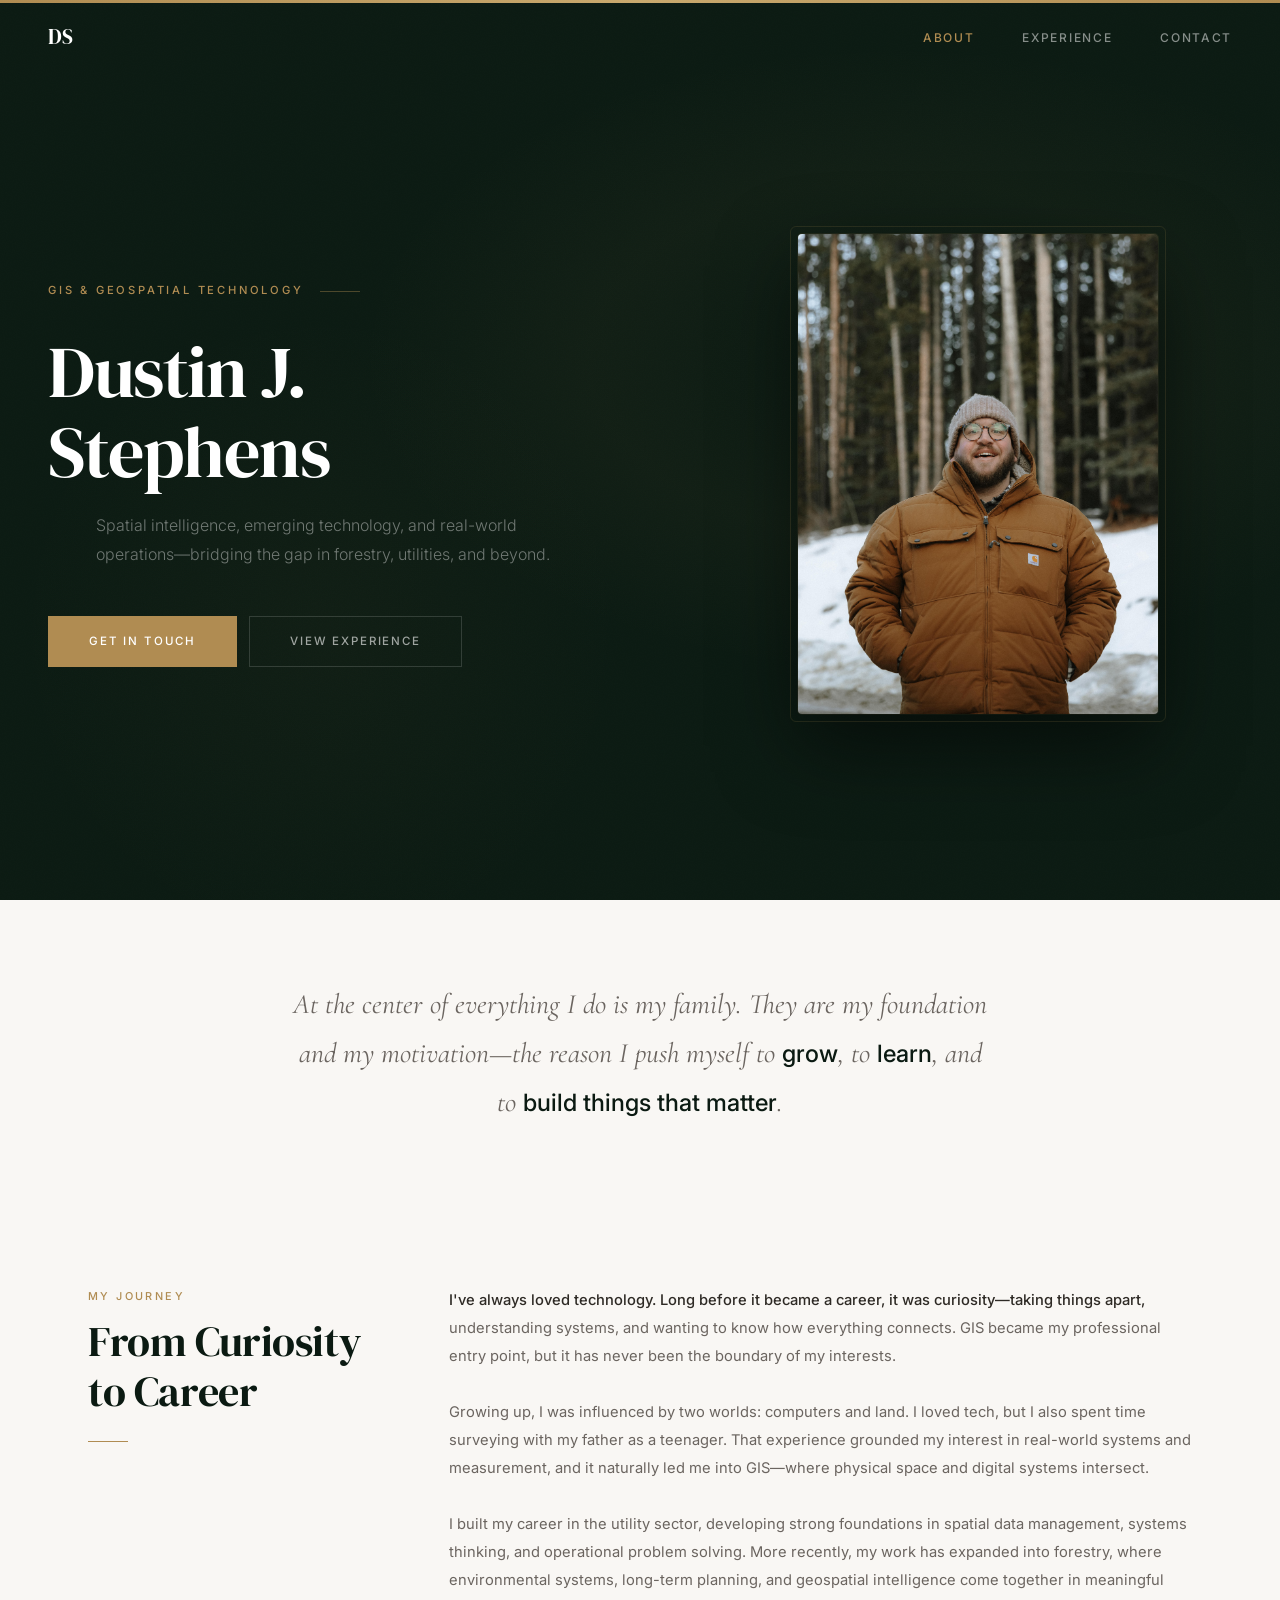
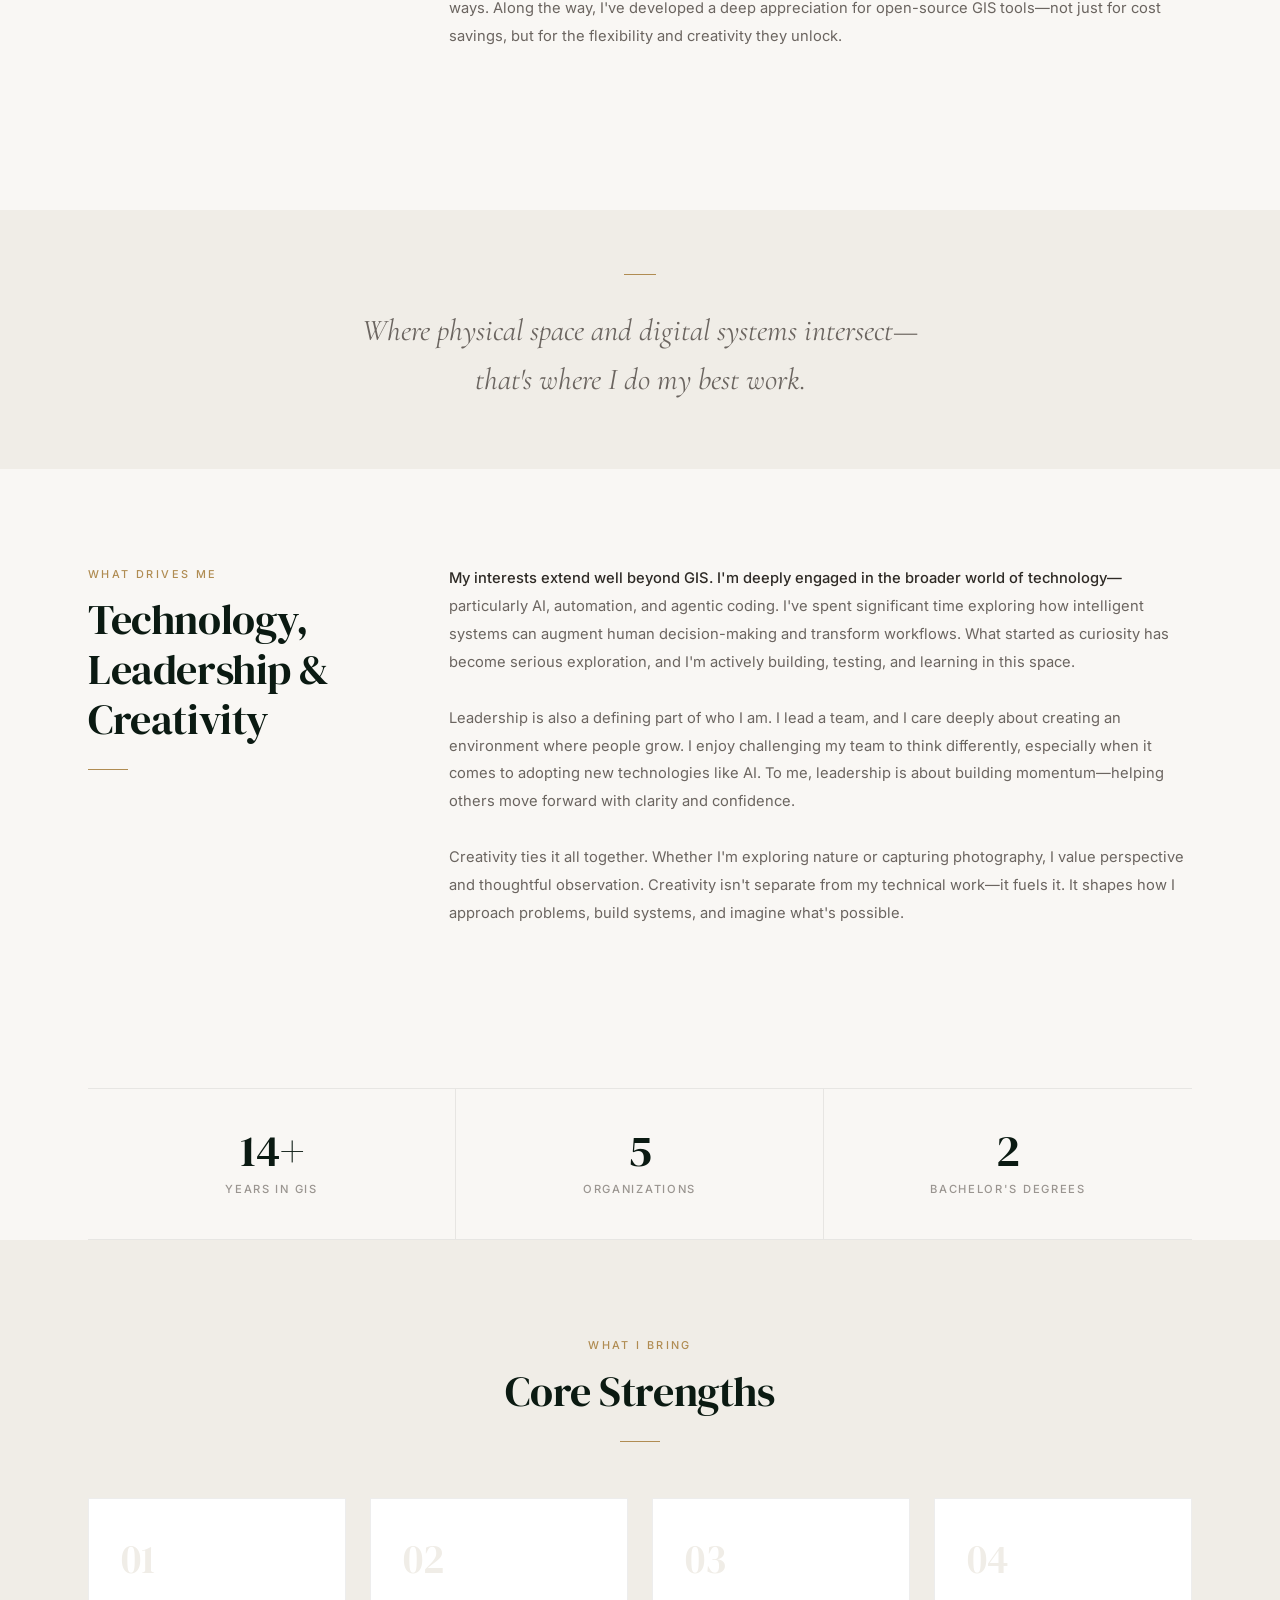
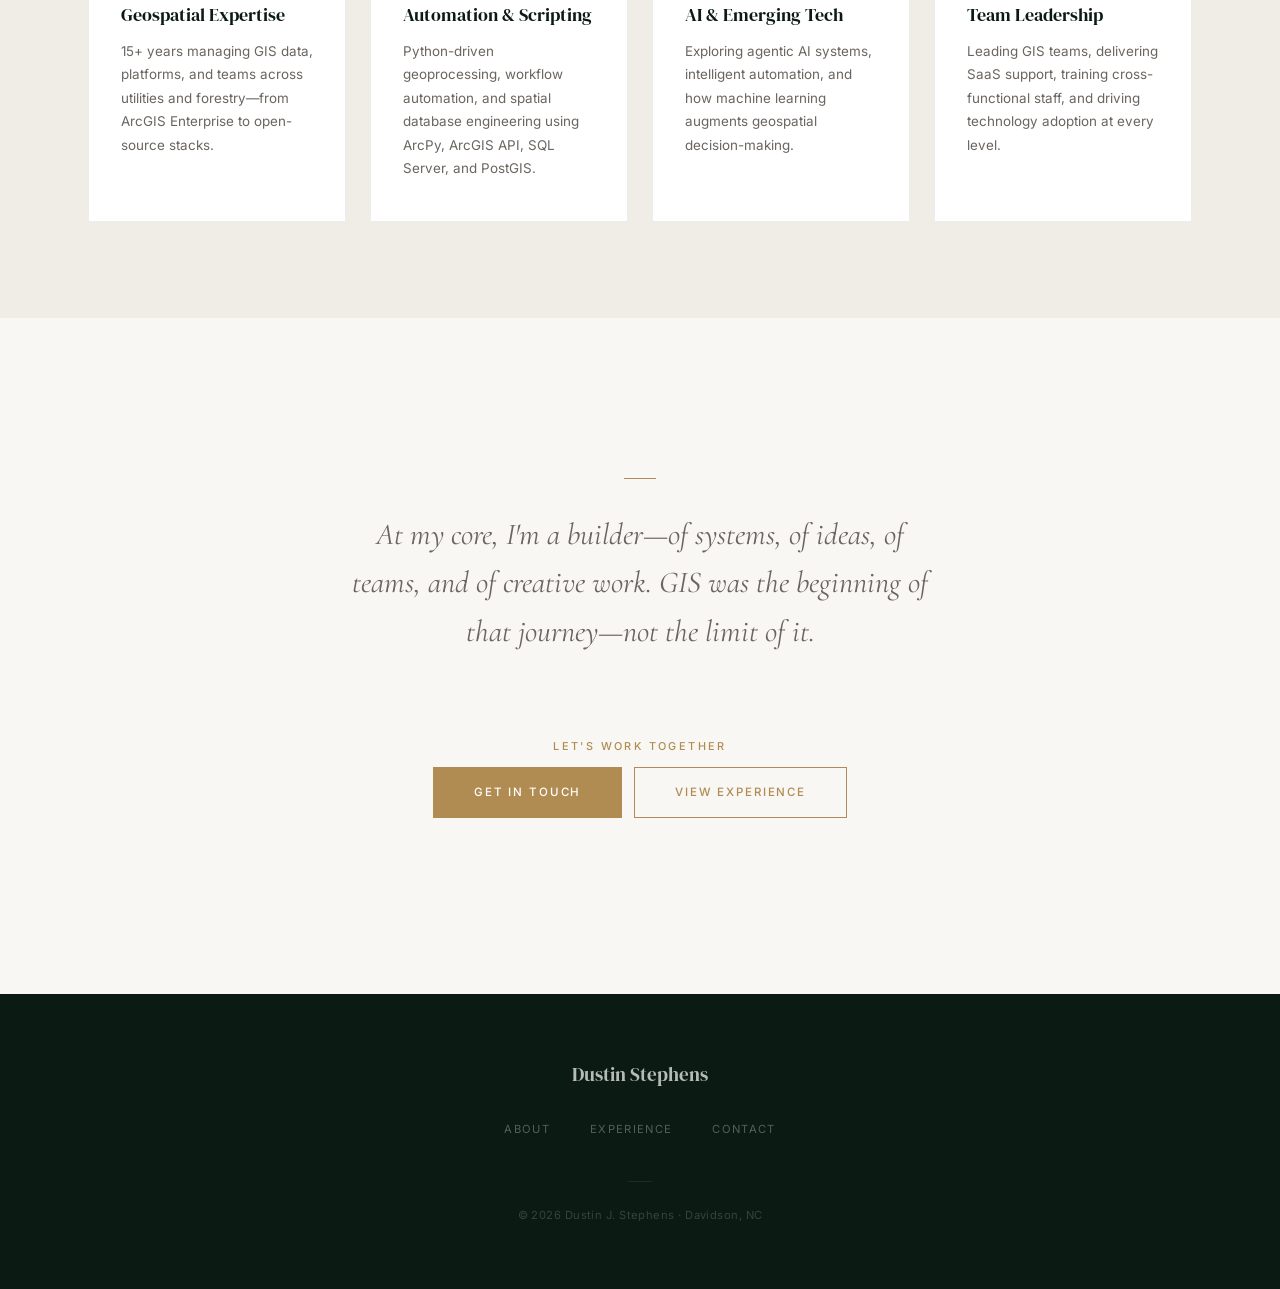
==== index.html @ 97e0cade "Set up static site for GitHub Pages" ====
<!DOCTYPE html>
<html lang="en">
<head>
  <meta charset="UTF-8" />
  <meta name="viewport" content="width=device-width, initial-scale=1.0" />
  <title>Dustin Stephens | GIS & Technology Consulting</title>
  <link rel="stylesheet" href="style.css" />
</head>
<body>

  <nav>
    <div class="nav-inner">
      <a href="index.html" class="nav-brand">DS</a>
      <button class="nav-toggle" aria-label="Menu">
        <span></span><span></span><span></span>
      </button>
      <ul class="nav-links">
        <li><a href="index.html" class="active">About</a></li>
        <li><a href="experience.html">Experience</a></li>
        <li><a href="contact.html">Contact</a></li>
      </ul>
    </div>
  </nav>

  <!-- HERO -->
  <section class="hero">
    <div class="hero-grid">
      <div class="hero-text">
        <p class="hero-tagline">GIS &amp; Geospatial Technology</p>
        <h1>Dustin J.<br>Stephens</h1>
        <p class="hero-sub">
          Spatial intelligence, emerging technology, and real-world operations&mdash;bridging the gap in forestry, utilities, and beyond.
        </p>
        <div class="hero-buttons">
          <a href="contact.html" class="btn">Get in Touch</a>
          <a href="experience.html" class="btn btn-ghost">View Experience</a>
        </div>
      </div>
      <div class="hero-media">
        <img src="IMG_8026.JPG" alt="Dustin Stephens" class="hero-photo" />
      </div>
    </div>
  </section>

  <!-- INTRO STATEMENT -->
  <div class="container">
    <div class="intro reveal">
      <p class="intro-text">
        At the center of everything I do is my family. They are my foundation and my motivation&mdash;the reason I push myself to <strong>grow</strong>, to <strong>learn</strong>, and to <strong>build things that matter</strong>.
      </p>
    </div>
  </div>

  <!-- STORY: MY JOURNEY -->
  <div class="container">
    <div class="section">
      <div class="story">
        <div class="story-sidebar reveal">
          <div class="sh">
            <span class="sh-label">My Journey</span>
            <h2 class="sh-title">From Curiosity<br>to Career</h2>
            <hr class="sh-rule" />
          </div>
        </div>
        <div class="reveal reveal-d1">
          <p>
            I've always loved technology. Long before it became a career, it was curiosity&mdash;taking things apart, understanding systems, and wanting to know how everything connects. GIS became my professional entry point, but it has never been the boundary of my interests.
          </p>
          <p>
            Growing up, I was influenced by two worlds: computers and land. I loved tech, but I also spent time surveying with my father as a teenager. That experience grounded my interest in real-world systems and measurement, and it naturally led me into GIS&mdash;where physical space and digital systems intersect.
          </p>
          <p>
            I built my career in the utility sector, developing strong foundations in spatial data management, systems thinking, and operational problem solving. More recently, my work has expanded into forestry, where environmental systems, long-term planning, and geospatial intelligence come together in meaningful ways. Along the way, I've developed a deep appreciation for open-source GIS tools&mdash;not just for cost savings, but for the flexibility and creativity they unlock.
          </p>
        </div>
      </div>
    </div>
  </div>

  <!-- PULL QUOTE -->
  <div class="band">
    <div class="container">
      <div class="pullquote reveal">
        <p class="pullquote-text">
          Where physical space and digital systems intersect&mdash;that's where I do my best work.
        </p>
      </div>
    </div>
  </div>

  <!-- STORY: WHAT DRIVES ME -->
  <div class="container">
    <div class="section">
      <div class="story">
        <div class="story-sidebar reveal">
          <div class="sh">
            <span class="sh-label">What Drives Me</span>
            <h2 class="sh-title">Technology,<br>Leadership &amp;<br>Creativity</h2>
            <hr class="sh-rule" />
          </div>
        </div>
        <div class="reveal reveal-d1">
          <p>
            My interests extend well beyond GIS. I'm deeply engaged in the broader world of technology&mdash;particularly AI, automation, and agentic coding. I've spent significant time exploring how intelligent systems can augment human decision-making and transform workflows. What started as curiosity has become serious exploration, and I'm actively building, testing, and learning in this space.
          </p>
          <p>
            Leadership is also a defining part of who I am. I lead a team, and I care deeply about creating an environment where people grow. I enjoy challenging my team to think differently, especially when it comes to adopting new technologies like AI. To me, leadership is about building momentum&mdash;helping others move forward with clarity and confidence.
          </p>
          <p>
            Creativity ties it all together. Whether I'm exploring nature or capturing photography, I value perspective and thoughtful observation. Creativity isn't separate from my technical work&mdash;it fuels it. It shapes how I approach problems, build systems, and imagine what's possible.
          </p>
        </div>
      </div>
    </div>
  </div>

  <!-- STATS -->
  <div class="container reveal">
    <div class="stats">
      <div class="stat">
        <div class="stat-number">14+</div>
        <div class="stat-label">Years in GIS</div>
      </div>
      <div class="stat">
        <div class="stat-number">5</div>
        <div class="stat-label">Organizations</div>
      </div>
      <div class="stat">
        <div class="stat-number">2</div>
        <div class="stat-label">Bachelor's Degrees</div>
      </div>
    </div>
  </div>

  <!-- CORE STRENGTHS -->
  <div class="band">
    <div class="container">
      <div class="section">
        <div class="sh center reveal">
          <span class="sh-label">What I Bring</span>
          <h2 class="sh-title">Core Strengths</h2>
          <hr class="sh-rule" />
        </div>

        <div class="card-grid">
          <div class="card reveal reveal-d1">
            <div class="card-number">01</div>
            <h3>Geospatial Expertise</h3>
            <p>15+ years managing GIS data, platforms, and teams across utilities and forestry&mdash;from ArcGIS Enterprise to open-source stacks.</p>
          </div>
          <div class="card reveal reveal-d2">
            <div class="card-number">02</div>
            <h3>Automation &amp; Scripting</h3>
            <p>Python-driven geoprocessing, workflow automation, and spatial database engineering using ArcPy, ArcGIS API, SQL Server, and PostGIS.</p>
          </div>
          <div class="card reveal reveal-d3">
            <div class="card-number">03</div>
            <h3>AI &amp; Emerging Tech</h3>
            <p>Exploring agentic AI systems, intelligent automation, and how machine learning augments geospatial decision-making.</p>
          </div>
          <div class="card reveal reveal-d4">
            <div class="card-number">04</div>
            <h3>Team Leadership</h3>
            <p>Leading GIS teams, delivering SaaS support, training cross-functional staff, and driving technology adoption at every level.</p>
          </div>
        </div>
      </div>
    </div>
  </div>

  <!-- CLOSING + CTA -->
  <div class="container">
    <div class="section">
      <div class="pullquote reveal" style="padding-bottom: 0;">
        <p class="pullquote-text">
          At my core, I'm a builder&mdash;of systems, of ideas, of teams, and of creative work. GIS was the beginning of that journey&mdash;not the limit of it.
        </p>
      </div>
      <div class="cta reveal">
        <span class="sh-label">Let's Work Together</span>
        <div class="cta-buttons">
          <a href="contact.html" class="btn">Get in Touch</a>
          <a href="experience.html" class="btn btn-on-light">View Experience</a>
        </div>
      </div>
    </div>
  </div>

  <footer>
    <div class="footer-inner">
      <p class="footer-brand">Dustin Stephens</p>
      <ul class="footer-links">
        <li><a href="index.html">About</a></li>
        <li><a href="experience.html">Experience</a></li>
        <li><a href="contact.html">Contact</a></li>
      </ul>
      <hr class="footer-rule" />
      <p class="footer-copy">&copy; 2026 Dustin J. Stephens &middot; Davidson, NC</p>
    </div>
  </footer>

  <script src="main.js"></script>
</body>
</html>
---- style.css ----
@import url('https://fonts.googleapis.com/css2?family=DM+Serif+Display&family=Inter:wght@300;400;500;600&family=Cormorant+Garamond:ital,wght@0,400;1,400;1,500&display=swap');

*, *::before, *::after { box-sizing: border-box; margin: 0; padding: 0; }

:root {
  --black:    #0B1A12;
  --dark:     #0F2318;
  --graphite: #1C3326;
  --steel:    #6B6560;
  --ash:      #9A9590;
  --stone:    #C4BEB5;
  --linen:    #F0EDE7;
  --cream:    #F9F7F4;
  --white:    #FFFFFF;
  --gold:     #B08C52;
  --gold-hover: #967640;
  --gold-light: #C9A96E;
  --border-light: rgba(0, 0, 0, 0.07);
  --border-dark:  rgba(255, 255, 255, 0.07);
  --heading: 'DM Serif Display', Georgia, serif;
  --body:    'Inter', -apple-system, sans-serif;
  --accent:  'Cormorant Garamond', Georgia, serif;
}

html {
  scroll-behavior: smooth;
  -webkit-font-smoothing: antialiased;
  -moz-osx-font-smoothing: grayscale;
}

body {
  font-family: var(--body);
  background: var(--cream);
  color: #2E2A25;
  line-height: 1.7;
  overflow-x: hidden;
}

/* ━━━━━ ACCENT BAR ━━━━━ */
body::before {
  content: '';
  position: fixed;
  top: 0; left: 0; right: 0;
  height: 3px;
  background: linear-gradient(90deg, var(--gold), var(--gold-light), var(--gold));
  z-index: 10000;
}

/* ━━━━━ REVEAL ━━━━━ */
.reveal {
  opacity: 0;
  transform: translateY(28px);
  transition: opacity 0.9s cubic-bezier(0.16, 1, 0.3, 1),
              transform 0.9s cubic-bezier(0.16, 1, 0.3, 1);
}
.reveal.visible { opacity: 1; transform: none; }
.reveal-d1 { transition-delay: 0.1s; }
.reveal-d2 { transition-delay: 0.2s; }
.reveal-d3 { transition-delay: 0.3s; }
.reveal-d4 { transition-delay: 0.4s; }

/* Hero children fade in on load */
@keyframes heroIn {
  from { opacity: 0; transform: translateY(24px); }
  to   { opacity: 1; transform: none; }
}
@keyframes heroPhotoIn {
  from { opacity: 0; transform: scale(0.95) translateY(16px); }
  to   { opacity: 1; transform: none; }
}
.hero-text > * {
  opacity: 0;
  animation: heroIn 0.9s cubic-bezier(0.16, 1, 0.3, 1) forwards;
}
.hero-text > *:nth-child(1) { animation-delay: 0.2s; }
.hero-text > *:nth-child(2) { animation-delay: 0.35s; }
.hero-text > *:nth-child(3) { animation-delay: 0.5s; }
.hero-text > *:nth-child(4) { animation-delay: 0.65s; }
.hero-media {
  opacity: 0;
  animation: heroPhotoIn 1.1s cubic-bezier(0.16, 1, 0.3, 1) 0.3s forwards;
}
/* Sub-page centered hero keeps old animation */
.hero-short .hero-content > * {
  opacity: 0;
  animation: heroIn 0.8s cubic-bezier(0.16, 1, 0.3, 1) forwards;
}
.hero-short .hero-content > *:nth-child(1) { animation-delay: 0.15s; }
.hero-short .hero-content > *:nth-child(2) { animation-delay: 0.3s; }
.hero-short .hero-content > *:nth-child(3) { animation-delay: 0.45s; }

/* ━━━━━ NAV ━━━━━ */
nav {
  position: fixed;
  top: 3px; left: 0; right: 0;
  z-index: 9000;
  transition: background 0.5s, backdrop-filter 0.5s;
}
nav.scrolled {
  background: rgba(11, 26, 18, 0.92);
  backdrop-filter: blur(24px) saturate(180%);
  -webkit-backdrop-filter: blur(24px) saturate(180%);
}
.nav-inner {
  max-width: 1280px;
  margin: 0 auto;
  padding: 0 3rem;
  display: flex;
  align-items: center;
  justify-content: space-between;
  height: 68px;
}
.nav-brand {
  font-family: var(--heading);
  font-size: 1.3rem;
  color: var(--white);
  text-decoration: none;
  transition: opacity 0.3s;
}
.nav-brand:hover { opacity: 0.7; }

.nav-links {
  display: flex;
  gap: 3rem;
  list-style: none;
  align-items: center;
}
.nav-links a {
  color: rgba(255,255,255,0.5);
  text-decoration: none;
  font-size: 0.75rem;
  font-weight: 500;
  letter-spacing: 0.14em;
  text-transform: uppercase;
  transition: color 0.3s;
}
.nav-links a:hover { color: rgba(255,255,255,0.9); }
.nav-links a.active { color: var(--gold); }

/* hamburger */
.nav-toggle {
  display: none;
  background: none;
  border: none;
  cursor: pointer;
  width: 24px; height: 18px;
  position: relative;
  padding: 0;
}
.nav-toggle span {
  display: block; width: 100%; height: 1.5px;
  background: var(--white);
  position: absolute; left: 0;
  transition: transform 0.35s, opacity 0.35s;
}
.nav-toggle span:nth-child(1) { top: 0; }
.nav-toggle span:nth-child(2) { top: 50%; transform: translateY(-50%); }
.nav-toggle span:nth-child(3) { bottom: 0; }
.nav-toggle.open span:nth-child(1) { top: 50%; transform: translateY(-50%) rotate(45deg); }
.nav-toggle.open span:nth-child(2) { opacity: 0; }
.nav-toggle.open span:nth-child(3) { bottom: 50%; transform: translateY(50%) rotate(-45deg); }

@media (max-width: 768px) {
  .nav-inner { padding: 0 1.5rem; }
  .nav-toggle { display: block; }
  .nav-links {
    position: fixed; top: 71px; left: 0; right: 0;
    background: rgba(11,26,18,0.97);
    backdrop-filter: blur(20px);
    -webkit-backdrop-filter: blur(20px);
    flex-direction: column; padding: 2.5rem 1.5rem; gap: 1.5rem;
    transform: translateY(-110%); opacity: 0;
    transition: transform 0.45s cubic-bezier(0.16, 1, 0.3, 1), opacity 0.45s;
    border-bottom: 1px solid var(--border-dark);
  }
  .nav-links.open { transform: translateY(0); opacity: 1; }
  .nav-links a { font-size: 0.85rem; }
}

/* ━━━━━ HERO ━━━━━ */
.hero {
  background: var(--black);
  min-height: 100vh;
  padding: 8rem 3rem 5rem;
  display: flex;
  align-items: center;
  justify-content: center;
  position: relative;
  overflow: hidden;
}
.hero::before {
  content: '';
  position: absolute; inset: 0;
  background:
    radial-gradient(ellipse 60% 50% at 70% 40%, rgba(11,26,18,0.0), rgba(176,140,82,0.04) 40%, transparent 70%),
    radial-gradient(ellipse 40% 60% at 25% 70%, rgba(176,140,82,0.03), transparent 60%);
  pointer-events: none;
}
.hero::after {
  content: '';
  position: absolute; inset: 0;
  background-image: url("data:image/svg+xml,%3Csvg viewBox='0 0 256 256' xmlns='http://www.w3.org/2000/svg'%3E%3Cfilter id='n'%3E%3CfeTurbulence type='fractalNoise' baseFrequency='0.9' numOctaves='4' stitchTiles='stitch'/%3E%3C/filter%3E%3Crect width='100%25' height='100%25' filter='url(%23n)' opacity='0.03'/%3E%3C/svg%3E");
  background-repeat: repeat;
  background-size: 256px 256px;
  pointer-events: none;
  opacity: 0.5;
}

/* Split layout hero */
.hero-grid {
  position: relative; z-index: 1;
  display: grid;
  grid-template-columns: 1fr 0.85fr;
  gap: 5rem;
  align-items: center;
  max-width: 1200px;
  margin: 0 auto;
  width: 100%;
}
.hero-text { text-align: left; }

/* Centered hero for sub-pages */
.hero-content {
  position: relative; z-index: 1;
  text-align: center;
  max-width: 740px;
  margin: 0 auto;
}

/* Photo — tall portrait rectangle */
.hero-media {
  position: relative;
  justify-self: center;
}
.hero-media::before {
  content: '';
  position: absolute;
  inset: -8px;
  border: 1px solid rgba(176,140,82,0.15);
  border-radius: 6px;
  pointer-events: none;
}
.hero-photo {
  display: block;
  width: 100%;
  max-width: 360px;
  aspect-ratio: 3 / 4;
  object-fit: cover;
  object-position: center 25%;
  border-radius: 4px;
  box-shadow: 0 32px 80px rgba(0,0,0,0.5), 0 0 0 1px rgba(176,140,82,0.1);
  transition: transform 0.7s cubic-bezier(0.16, 1, 0.3, 1), box-shadow 0.5s;
}
.hero-photo:hover {
  transform: scale(1.02) translateY(-4px);
  box-shadow: 0 40px 100px rgba(0,0,0,0.6), 0 0 0 1px rgba(176,140,82,0.2);
}

@media (max-width: 900px) {
  .hero-grid {
    grid-template-columns: 1fr;
    gap: 3rem;
    text-align: center;
    max-width: 500px;
  }
  .hero-text { text-align: center; order: 2; }
  .hero-media { order: 1; }
  .hero-photo { max-width: 280px; }
  .hero-buttons { justify-content: center; }
}

.hero h1 {
  font-family: var(--heading);
  font-size: clamp(2.8rem, 7vw, 4.5rem);
  font-weight: 400;
  color: var(--white);
  line-height: 1.1;
  letter-spacing: -0.02em;
  margin-bottom: 1.25rem;
}

.hero-tagline {
  font-size: 0.7rem;
  color: var(--gold);
  letter-spacing: 0.25em;
  text-transform: uppercase;
  font-weight: 500;
  margin-bottom: 2rem;
}
.hero-text .hero-tagline::before { display: none; }
.hero-text .hero-tagline::after { content: ''; display: inline-block; width: 40px; height: 1px; background: var(--gold); opacity: 0.4; vertical-align: middle; margin-left: 1rem; }
.hero-text .hero-buttons { justify-content: flex-start; }

.hero-tagline::before,
.hero-tagline::after {
  content: '\2014\00a0\00a0';
  opacity: 0.4;
}
.hero-tagline::after {
  content: '\00a0\00a0\2014';
}

.hero-sub {
  color: rgba(255,255,255,0.4);
  font-size: 1rem;
  font-weight: 300;
  line-height: 1.8;
  max-width: 500px;
  margin: 0 auto 3rem;
}

.hero-buttons {
  display: flex;
  gap: 0.75rem;
  justify-content: center;
  flex-wrap: wrap;
}

/* Short hero variant for sub-pages */
.hero-short {
  min-height: 55vh;
  padding-top: 9rem;
  padding-bottom: 4rem;
}

/* ━━━━━ BUTTONS ━━━━━ */
.btn {
  display: inline-block;
  padding: 0.9rem 2.5rem;
  font-family: var(--body);
  font-weight: 500;
  font-size: 0.72rem;
  letter-spacing: 0.16em;
  text-transform: uppercase;
  text-decoration: none;
  border: 1px solid var(--gold);
  background: var(--gold);
  color: var(--white);
  cursor: pointer;
  transition: all 0.35s cubic-bezier(0.16, 1, 0.3, 1);
}
.btn:hover {
  background: var(--gold-hover);
  border-color: var(--gold-hover);
  transform: translateY(-2px);
  box-shadow: 0 8px 30px rgba(176,140,82,0.3);
}
.btn-ghost {
  background: transparent;
  color: rgba(255,255,255,0.6);
  border-color: rgba(255,255,255,0.15);
}
.btn-ghost:hover {
  background: rgba(255,255,255,0.05);
  color: var(--white);
  border-color: rgba(255,255,255,0.3);
  box-shadow: none;
}
.btn-light {
  background: var(--graphite);
  border-color: var(--graphite);
}
.btn-light:hover {
  background: var(--black);
  border-color: var(--black);
  box-shadow: 0 8px 30px rgba(0,0,0,0.15);
}
.btn-on-light {
  background: transparent;
  color: var(--gold);
  border-color: var(--gold);
}
.btn-on-light:hover {
  background: var(--gold);
  color: var(--white);
}

/* ━━━━━ LAYOUT ━━━━━ */
.container {
  max-width: 1200px;
  margin: 0 auto;
  padding: 0 3rem;
}
@media (max-width: 768px) {
  .container { padding: 0 1.5rem; }
}

.section {
  padding: 6rem 0;
}
@media (max-width: 768px) {
  .section { padding: 4rem 0; }
}

.band       { background: var(--linen); }
.band-dark  { background: var(--dark); }

/* ━━━━━ SECTION HEADER ━━━━━ */
.sh {
  margin-bottom: 3.5rem;
}
.sh.center { text-align: center; }
.sh-label {
  display: block;
  font-size: 0.68rem;
  letter-spacing: 0.22em;
  text-transform: uppercase;
  color: var(--gold);
  font-weight: 500;
  margin-bottom: 0.75rem;
}
.sh-title {
  font-family: var(--heading);
  font-size: clamp(1.75rem, 3.5vw, 2.6rem);
  font-weight: 400;
  color: var(--black);
  line-height: 1.2;
  letter-spacing: -0.01em;
}
.sh-rule {
  display: block;
  width: 40px; height: 1px;
  background: var(--gold);
  margin-top: 1.5rem;
  border: none;
}
.sh.center .sh-rule { margin-inline: auto; }
.band-dark .sh-title { color: var(--white); }

/* ━━━━━ INTRO STATEMENT ━━━━━ */
.intro {
  text-align: center;
  padding: 5rem 0 4rem;
}
.intro-text {
  font-family: var(--accent);
  font-style: italic;
  font-size: clamp(1.35rem, 2.8vw, 1.75rem);
  color: var(--steel);
  line-height: 1.75;
  max-width: 700px;
  margin: 0 auto;
  font-weight: 400;
}
.intro-text strong {
  font-style: normal;
  font-family: var(--body);
  font-weight: 500;
  color: var(--black);
  font-size: 0.85em;
}

/* ━━━━━ STORY GRID ━━━━━ */
.story {
  display: grid;
  grid-template-columns: 0.4fr 1fr;
  gap: 4rem;
  align-items: start;
  padding-bottom: 4rem;
}
.story + .story { padding-top: 0; }
.story-sidebar { position: sticky; top: 100px; }
.story p {
  color: var(--steel);
  font-size: 0.92rem;
  line-height: 1.9;
  margin-bottom: 1.75rem;
}
.story p:last-child { margin-bottom: 0; }
.story p:first-child::first-line {
  color: #2E2A25;
  font-weight: 500;
}
@media (max-width: 768px) {
  .story { grid-template-columns: 1fr; gap: 1.5rem; }
  .story-sidebar { position: static; }
}

/* ━━━━━ PULL QUOTE ━━━━━ */
.pullquote {
  padding: 4rem 0;
  text-align: center;
}
.pullquote-text {
  font-family: var(--accent);
  font-style: italic;
  font-size: clamp(1.3rem, 3vw, 1.9rem);
  color: var(--steel);
  line-height: 1.6;
  max-width: 600px;
  margin: 0 auto;
  position: relative;
}
.pullquote-text::before {
  content: '';
  display: block;
  width: 32px; height: 1px;
  background: var(--gold);
  margin: 0 auto 2rem;
}

/* ━━━━━ STATS ━━━━━ */
.stats {
  display: grid;
  grid-template-columns: repeat(3, 1fr);
  border-top: 1px solid var(--border-light);
  border-bottom: 1px solid var(--border-light);
}
.stat {
  text-align: center;
  padding: 2.5rem 1.5rem;
}
.stat:not(:last-child) {
  border-right: 1px solid var(--border-light);
}
.stat-number {
  font-family: var(--heading);
  font-size: clamp(2rem, 4vw, 2.8rem);
  color: var(--black);
  line-height: 1;
  margin-bottom: 0.4rem;
}
.stat-label {
  font-size: 0.7rem;
  letter-spacing: 0.15em;
  text-transform: uppercase;
  color: var(--ash);
  font-weight: 500;
}
@media (max-width: 600px) {
  .stats { grid-template-columns: 1fr; }
  .stat:not(:last-child) { border-right: none; border-bottom: 1px solid var(--border-light); }
}

/* ━━━━━ CARDS ━━━━━ */
.card-grid {
  display: grid;
  grid-template-columns: repeat(auto-fit, minmax(250px, 1fr));
  gap: 1.5rem;
}
.card {
  background: var(--white);
  padding: 2.5rem 2rem;
  border: 1px solid var(--border-light);
  position: relative;
  overflow: hidden;
  transition: transform 0.5s cubic-bezier(0.16, 1, 0.3, 1),
              box-shadow 0.5s cubic-bezier(0.16, 1, 0.3, 1),
              border-color 0.4s;
}
.card:hover {
  transform: translateY(-3px);
  box-shadow: 0 16px 48px rgba(0,0,0,0.06);
  border-color: var(--gold);
}
.card-number {
  font-family: var(--heading);
  font-size: 2.5rem;
  color: var(--linen);
  line-height: 1;
  margin-bottom: 1.25rem;
  transition: color 0.4s;
}
.card:hover .card-number { color: rgba(176,140,82,0.15); }

.card h3 {
  font-family: var(--heading);
  font-size: 1.15rem;
  font-weight: 400;
  color: var(--black);
  margin-bottom: 0.6rem;
}
.card p {
  font-size: 0.84rem;
  color: var(--steel);
  line-height: 1.75;
}

/* ━━━━━ TIMELINE ━━━━━ */
.timeline {
  position: relative;
  padding-left: 3.5rem;
  max-width: 780px;
}
.timeline::before {
  content: '';
  position: absolute; left: 0; top: 6px; bottom: 0;
  width: 1px;
  background: linear-gradient(to bottom, var(--gold) 0%, var(--linen) 100%);
}
.tl-item {
  position: relative;
  padding-bottom: 3rem;
  margin-bottom: 3rem;
  border-bottom: 1px solid var(--border-light);
}
.tl-item:last-child { margin-bottom: 0; padding-bottom: 0; border-bottom: none; }
.tl-item::before {
  content: '';
  position: absolute; left: -3.85rem; top: 8px;
  width: 7px; height: 7px; border-radius: 50%;
  background: var(--cream);
  border: 1.5px solid var(--gold);
  transition: background 0.3s, transform 0.3s;
}
.tl-item:hover::before {
  background: var(--gold);
  transform: scale(1.4);
}
.tl-title {
  font-family: var(--heading);
  font-size: 1.3rem;
  font-weight: 400;
  color: var(--black);
  margin-bottom: 0.35rem;
  letter-spacing: -0.01em;
}
.tl-meta {
  font-size: 0.72rem;
  color: var(--gold);
  font-weight: 500;
  letter-spacing: 0.08em;
  text-transform: uppercase;
  margin-bottom: 1.25rem;
}
.tl-bullets {
  list-style: none; padding: 0;
}
.tl-bullets li {
  position: relative;
  padding-left: 1rem;
  font-size: 0.87rem;
  color: var(--steel);
  margin-bottom: 0.5rem;
  line-height: 1.75;
}
.tl-bullets li::before {
  content: '';
  position: absolute; left: 0; top: 0.7em;
  width: 3px; height: 3px; border-radius: 50%;
  background: var(--stone);
}

/* ━━━━━ SKILLS ━━━━━ */
.skills-cols {
  display: grid;
  grid-template-columns: 1fr 1fr;
  gap: 0;
}
@media (max-width: 768px) {
  .skills-cols { grid-template-columns: 1fr; }
}
.skill-row {
  display: flex;
  align-items: baseline;
  gap: 1rem;
  padding: 1.25rem 1.5rem;
  border-bottom: 1px solid var(--border-light);
  transition: background 0.3s;
}
.skill-row:hover { background: var(--white); }
.skill-name {
  font-size: 0.88rem;
  font-weight: 500;
  color: var(--black);
  flex-shrink: 0;
}
.skill-dot {
  flex: 1;
  border-bottom: 1px dotted var(--stone);
  min-width: 20px;
  margin-bottom: 0.3em;
}
.skill-detail {
  font-size: 0.78rem;
  color: var(--ash);
  text-align: right;
  max-width: 150px;
}

/* ━━━━━ EDUCATION ━━━━━ */
.edu-grid {
  display: grid;
  grid-template-columns: repeat(auto-fit, minmax(280px, 1fr));
  gap: 1.5rem;
}
.edu-card {
  background: var(--white);
  padding: 2rem 2rem;
  border: 1px solid var(--border-light);
  transition: border-color 0.3s;
}
.edu-card:hover { border-color: var(--gold); }
.edu-card h4 {
  font-family: var(--heading);
  font-size: 1.1rem;
  font-weight: 400;
  color: var(--black);
  margin-bottom: 0.25rem;
}
.edu-card p { font-size: 0.85rem; color: var(--steel); }
.edu-date {
  display: inline-block;
  margin-top: 0.75rem;
  font-size: 0.68rem;
  letter-spacing: 0.14em;
  text-transform: uppercase;
  color: var(--gold);
  font-weight: 500;
}

/* ━━━━━ CTA ━━━━━ */
.cta {
  text-align: center;
  padding: 5rem 0;
}
.cta .sh { margin-bottom: 1.5rem; }
.cta p {
  color: var(--steel);
  max-width: 440px;
  margin: 0 auto 2.5rem;
  font-size: 0.92rem;
  line-height: 1.8;
}
.cta-buttons {
  display: flex;
  gap: 0.75rem;
  justify-content: center;
  flex-wrap: wrap;
}

/* ━━━━━ CONTACT ━━━━━ */
.contact-grid {
  display: grid;
  grid-template-columns: 1fr 1.3fr;
  gap: 5rem;
  align-items: start;
}
@media (max-width: 768px) {
  .contact-grid { grid-template-columns: 1fr; gap: 3rem; }
}
.ci {
  display: flex;
  align-items: flex-start;
  gap: 1.25rem;
  margin-bottom: 2rem;
}
.ci-icon {
  width: 40px; height: 40px;
  border: 1px solid var(--border-light);
  display: flex;
  align-items: center; justify-content: center;
  font-size: 0.95rem;
  flex-shrink: 0;
  color: var(--gold);
  transition: border-color 0.3s, background 0.3s;
}
.ci:hover .ci-icon { border-color: var(--gold); background: rgba(176,140,82,0.04); }
.ci-text h4 {
  font-size: 0.68rem;
  letter-spacing: 0.14em;
  text-transform: uppercase;
  color: var(--gold);
  font-weight: 500;
  margin-bottom: 0.15rem;
}
.ci-text p,
.ci-text a {
  font-size: 0.88rem;
  color: var(--steel);
  text-decoration: none;
  transition: color 0.3s;
}
.ci-text a:hover { color: var(--gold); }

.contact-quote {
  margin-top: 3rem;
  padding: 2rem;
  border-left: 2px solid var(--gold);
  background: var(--linen);
}
.contact-quote p {
  font-family: var(--accent);
  font-style: italic;
  font-size: 1.05rem;
  color: var(--steel);
  line-height: 1.75;
}

.contact-form {
  background: var(--white);
  padding: 3rem;
  border: 1px solid var(--border-light);
}
.form-row {
  display: grid;
  grid-template-columns: 1fr 1fr;
  gap: 1.25rem;
}
@media (max-width: 500px) { .form-row { grid-template-columns: 1fr; } }

.fg { margin-bottom: 1.5rem; }
.fg label {
  display: block;
  font-size: 0.68rem;
  font-weight: 500;
  letter-spacing: 0.12em;
  text-transform: uppercase;
  color: var(--black);
  margin-bottom: 0.5rem;
}
.fg label .optional {
  font-weight: 300;
  text-transform: none;
  letter-spacing: 0;
  color: var(--ash);
}
.fg input,
.fg select,
.fg textarea {
  width: 100%;
  padding: 0.85rem 1rem;
  border: 1px solid var(--border-light);
  background: var(--cream);
  color: #2E2A25;
  font-family: var(--body);
  font-size: 0.88rem;
  outline: none;
  transition: border-color 0.3s, background 0.3s, box-shadow 0.3s;
  -webkit-appearance: none;
  border-radius: 0;
}
.fg input::placeholder,
.fg textarea::placeholder { color: var(--stone); }
.fg input:focus,
.fg select:focus,
.fg textarea:focus {
  border-color: var(--gold);
  background: var(--white);
  box-shadow: 0 0 0 3px rgba(176,140,82,0.06);
}
.fg textarea { resize: vertical; min-height: 140px; }
.fg select {
  cursor: pointer;
  background-image: url("data:image/svg+xml,%3Csvg xmlns='http://www.w3.org/2000/svg' width='12' height='8' viewBox='0 0 12 8'%3E%3Cpath d='M1 1l5 5 5-5' stroke='%239A9590' stroke-width='1.5' fill='none' stroke-linecap='round'/%3E%3C/svg%3E");
  background-repeat: no-repeat;
  background-position: right 1rem center;
  padding-right: 2.5rem;
}
.form-submit { margin-top: 0.5rem; }
.form-submit .btn {
  width: 100%; text-align: center;
  padding: 1rem; border: none;
}
.form-note {
  font-size: 0.72rem;
  color: var(--ash);
  text-align: center;
  margin-top: 1rem;
  letter-spacing: 0.02em;
}
.form-success {
  display: none;
  text-align: center;
  padding: 3rem 2rem;
}
.form-success h3 {
  font-family: var(--heading);
  color: var(--black);
  font-size: 1.4rem; font-weight: 400;
  margin-bottom: 0.5rem;
}
.form-success p { color: var(--steel); font-size: 0.9rem; }

/* ━━━━━ FOOTER ━━━━━ */
footer {
  background: var(--black);
  padding: 4rem 3rem;
}
.footer-inner {
  max-width: 1200px;
  margin: 0 auto;
  text-align: center;
}
.footer-brand {
  font-family: var(--heading);
  font-size: 1.2rem;
  font-weight: 400;
  color: rgba(255,255,255,0.7);
  margin-bottom: 1.5rem;
}
.footer-links {
  display: flex;
  justify-content: center;
  gap: 2.5rem;
  list-style: none;
  margin-bottom: 2.5rem;
}
.footer-links a {
  color: rgba(255,255,255,0.3);
  text-decoration: none;
  font-size: 0.7rem;
  letter-spacing: 0.12em;
  text-transform: uppercase;
  transition: color 0.3s;
}
.footer-links a:hover { color: var(--gold); }
.footer-rule {
  width: 24px; height: 1px;
  background: rgba(255,255,255,0.08);
  margin: 0 auto 1.5rem;
  border: none;
}
.footer-copy {
  color: rgba(255,255,255,0.18);
  font-size: 0.7rem;
  letter-spacing: 0.04em;
}
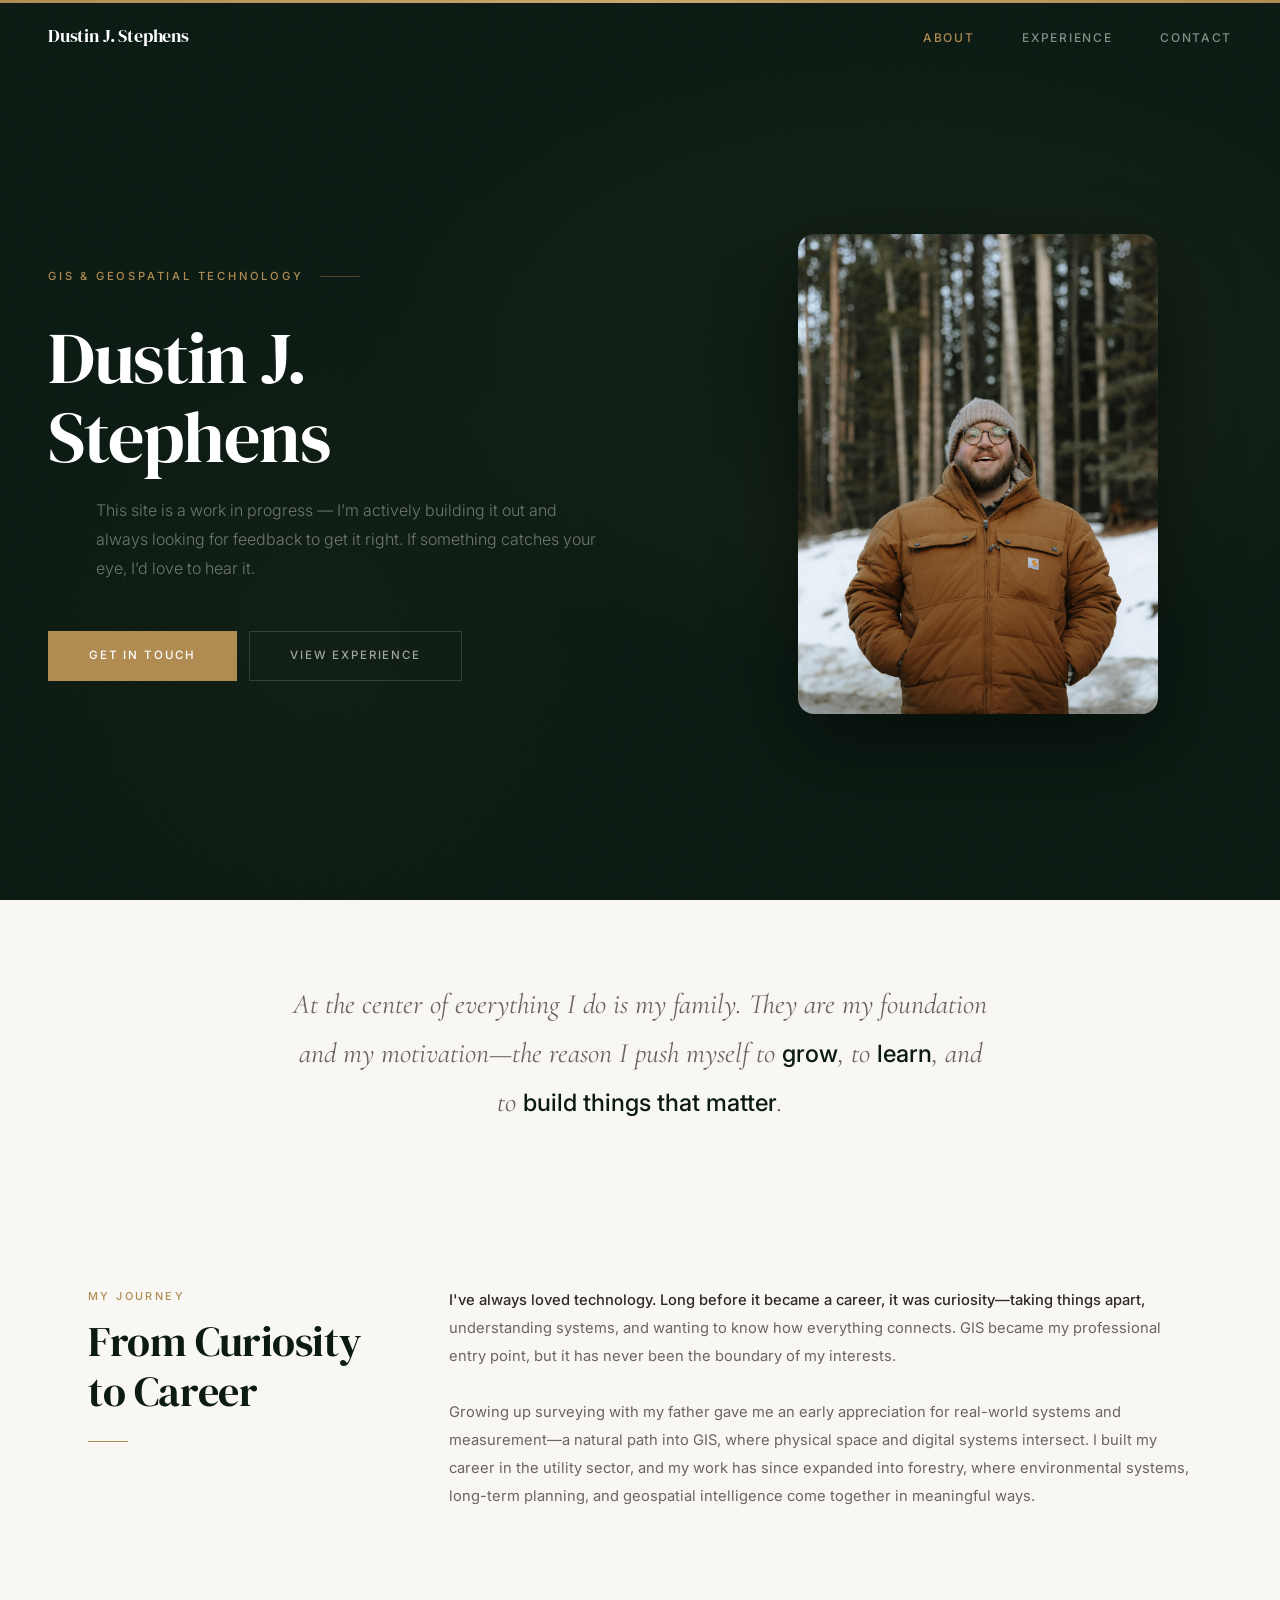
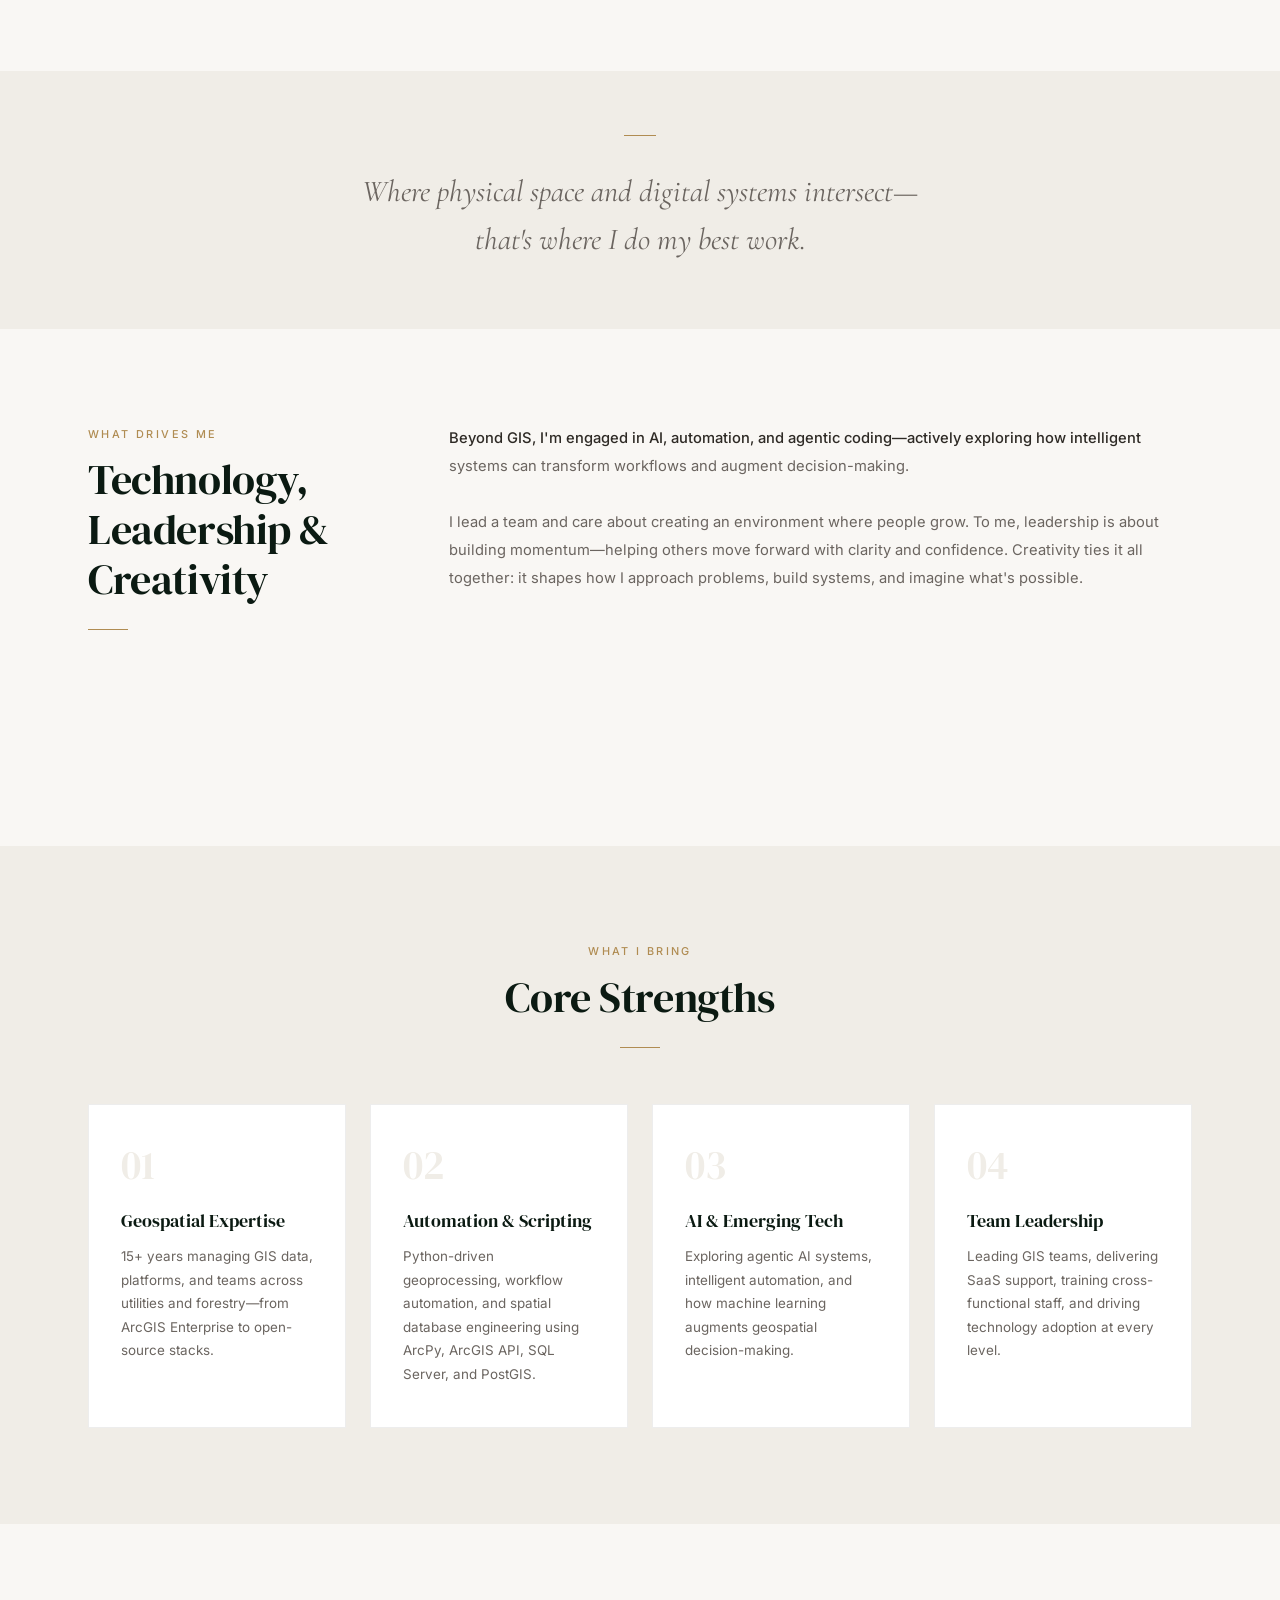
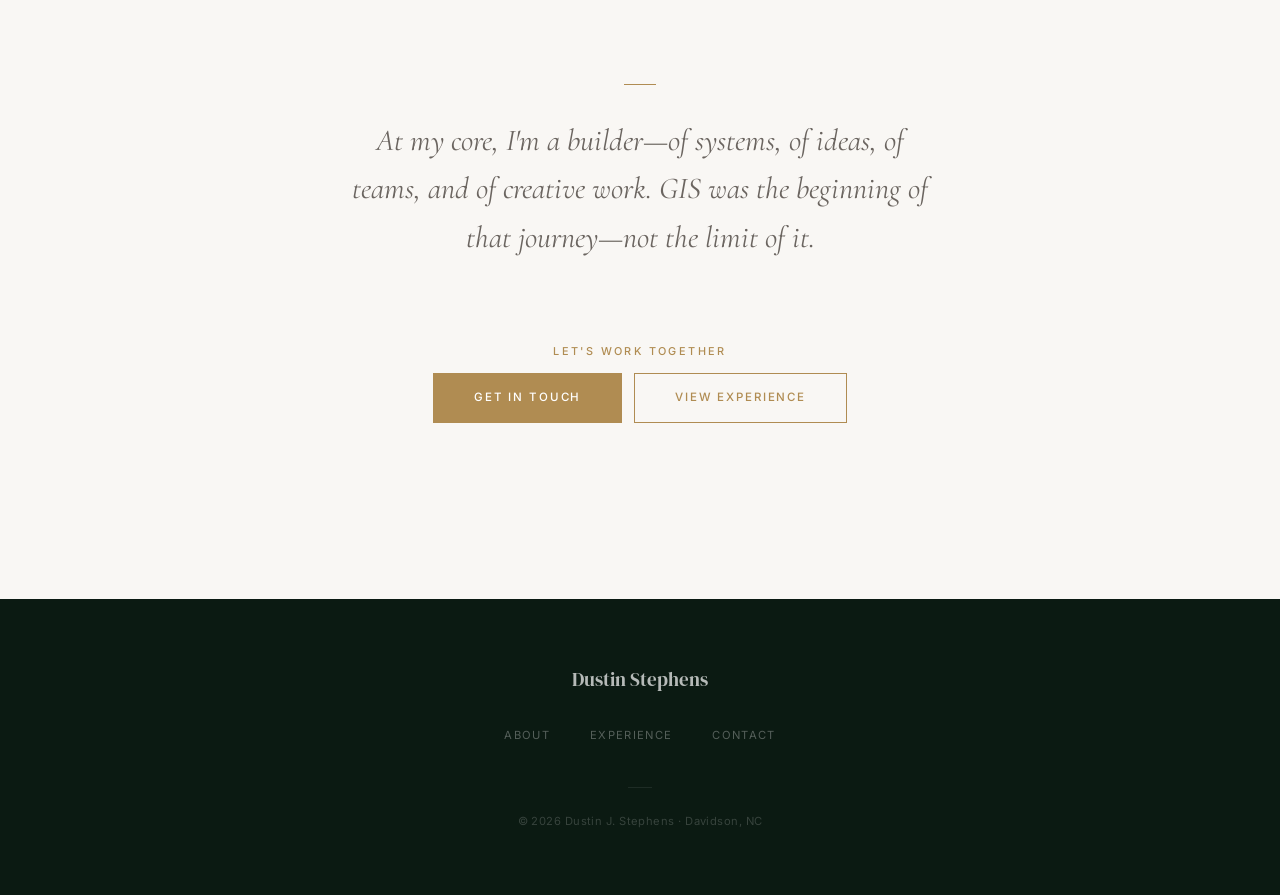
==== commit 9214554d: "Update homepage, experience pages, and assets" ====
--- a/index.html
+++ b/index.html
@@ -10,7 +10,7 @@
 
   <nav>
     <div class="nav-inner">
-      <a href="index.html" class="nav-brand">DS</a>
+      <a href="index.html" class="nav-brand">Dustin J. Stephens</a>
       <button class="nav-toggle" aria-label="Menu">
         <span></span><span></span><span></span>
       </button>
@@ -29,7 +29,7 @@
         <p class="hero-tagline">GIS &amp; Geospatial Technology</p>
         <h1>Dustin J.<br>Stephens</h1>
         <p class="hero-sub">
-          Spatial intelligence, emerging technology, and real-world operations&mdash;bridging the gap in forestry, utilities, and beyond.
+          This site is a work in progress &mdash; I&rsquo;m actively building it out and always looking for feedback to get it right. If something catches your eye, I&rsquo;d love to hear it.
         </p>
         <div class="hero-buttons">
           <a href="contact.html" class="btn">Get in Touch</a>
@@ -67,10 +67,7 @@
             I've always loved technology. Long before it became a career, it was curiosity&mdash;taking things apart, understanding systems, and wanting to know how everything connects. GIS became my professional entry point, but it has never been the boundary of my interests.
           </p>
           <p>
-            Growing up, I was influenced by two worlds: computers and land. I loved tech, but I also spent time surveying with my father as a teenager. That experience grounded my interest in real-world systems and measurement, and it naturally led me into GIS&mdash;where physical space and digital systems intersect.
-          </p>
-          <p>
-            I built my career in the utility sector, developing strong foundations in spatial data management, systems thinking, and operational problem solving. More recently, my work has expanded into forestry, where environmental systems, long-term planning, and geospatial intelligence come together in meaningful ways. Along the way, I've developed a deep appreciation for open-source GIS tools&mdash;not just for cost savings, but for the flexibility and creativity they unlock.
+            Growing up surveying with my father gave me an early appreciation for real-world systems and measurement&mdash;a natural path into GIS, where physical space and digital systems intersect. I built my career in the utility sector, and my work has since expanded into forestry, where environmental systems, long-term planning, and geospatial intelligence come together in meaningful ways.
           </p>
         </div>
       </div>
@@ -101,33 +98,12 @@
         </div>
         <div class="reveal reveal-d1">
           <p>
-            My interests extend well beyond GIS. I'm deeply engaged in the broader world of technology&mdash;particularly AI, automation, and agentic coding. I've spent significant time exploring how intelligent systems can augment human decision-making and transform workflows. What started as curiosity has become serious exploration, and I'm actively building, testing, and learning in this space.
+            Beyond GIS, I'm engaged in AI, automation, and agentic coding&mdash;actively exploring how intelligent systems can transform workflows and augment decision-making.
           </p>
           <p>
-            Leadership is also a defining part of who I am. I lead a team, and I care deeply about creating an environment where people grow. I enjoy challenging my team to think differently, especially when it comes to adopting new technologies like AI. To me, leadership is about building momentum&mdash;helping others move forward with clarity and confidence.
-          </p>
-          <p>
-            Creativity ties it all together. Whether I'm exploring nature or capturing photography, I value perspective and thoughtful observation. Creativity isn't separate from my technical work&mdash;it fuels it. It shapes how I approach problems, build systems, and imagine what's possible.
+            I lead a team and care about creating an environment where people grow. To me, leadership is about building momentum&mdash;helping others move forward with clarity and confidence. Creativity ties it all together: it shapes how I approach problems, build systems, and imagine what's possible.
           </p>
         </div>
-      </div>
-    </div>
-  </div>
-
-  <!-- STATS -->
-  <div class="container reveal">
-    <div class="stats">
-      <div class="stat">
-        <div class="stat-number">14+</div>
-        <div class="stat-label">Years in GIS</div>
-      </div>
-      <div class="stat">
-        <div class="stat-number">5</div>
-        <div class="stat-label">Organizations</div>
-      </div>
-      <div class="stat">
-        <div class="stat-number">2</div>
-        <div class="stat-label">Bachelor's Degrees</div>
       </div>
     </div>
   </div>
--- a/style.css
+++ b/style.css
@@ -112,10 +112,12 @@
 }
 .nav-brand {
   font-family: var(--heading);
-  font-size: 1.3rem;
+  font-size: 1.1rem;
   color: var(--white);
   text-decoration: none;
   transition: opacity 0.3s;
+  letter-spacing: -0.01em;
+  white-space: nowrap;
 }
 .nav-brand:hover { opacity: 0.7; }
 
@@ -232,28 +234,20 @@
   position: relative;
   justify-self: center;
 }
-.hero-media::before {
-  content: '';
-  position: absolute;
-  inset: -8px;
-  border: 1px solid rgba(176,140,82,0.15);
-  border-radius: 6px;
-  pointer-events: none;
-}
 .hero-photo {
   display: block;
   width: 100%;
   max-width: 360px;
   aspect-ratio: 3 / 4;
   object-fit: cover;
-  object-position: center 25%;
-  border-radius: 4px;
-  box-shadow: 0 32px 80px rgba(0,0,0,0.5), 0 0 0 1px rgba(176,140,82,0.1);
+  object-position: center 18%;
+  border-radius: 16px;
+  box-shadow: 0 32px 80px rgba(0,0,0,0.45);
   transition: transform 0.7s cubic-bezier(0.16, 1, 0.3, 1), box-shadow 0.5s;
 }
 .hero-photo:hover {
   transform: scale(1.02) translateY(-4px);
-  box-shadow: 0 40px 100px rgba(0,0,0,0.6), 0 0 0 1px rgba(176,140,82,0.2);
+  box-shadow: 0 40px 100px rgba(0,0,0,0.55);
 }
 
 @media (max-width: 900px) {
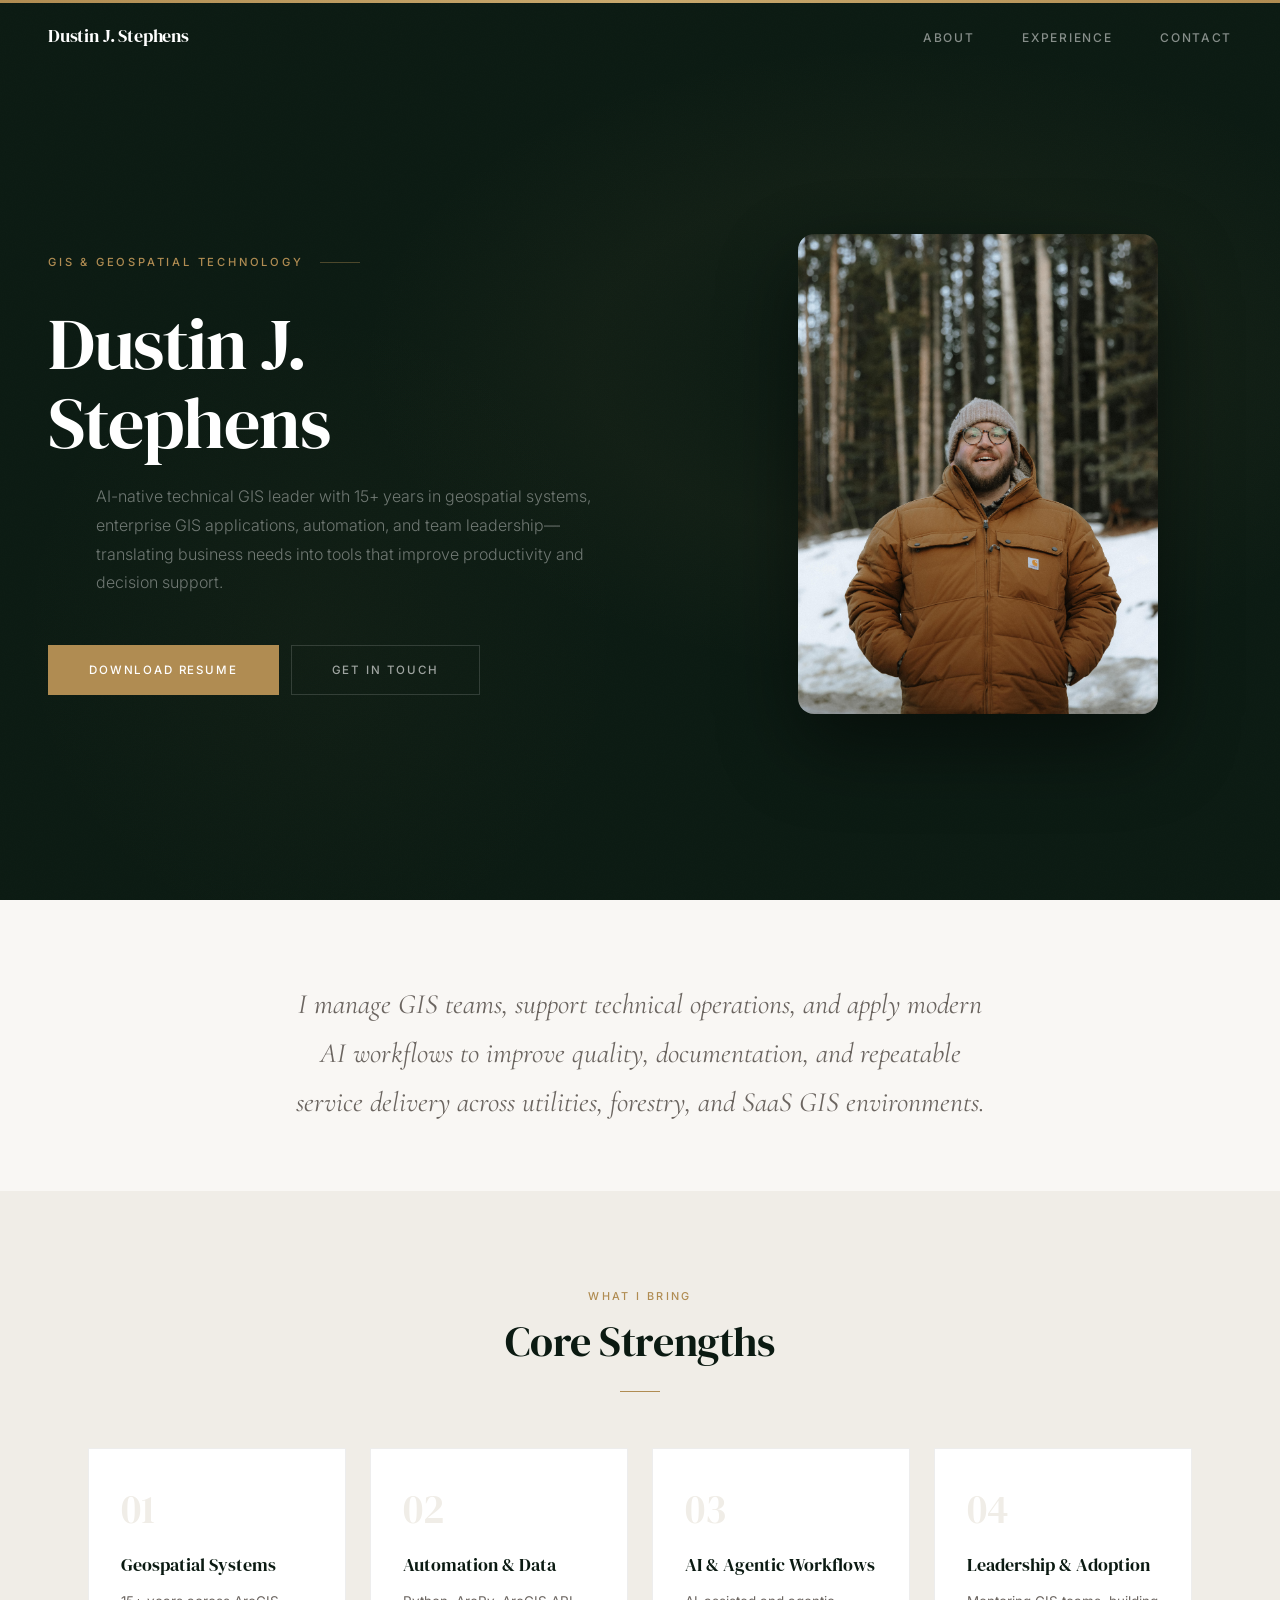
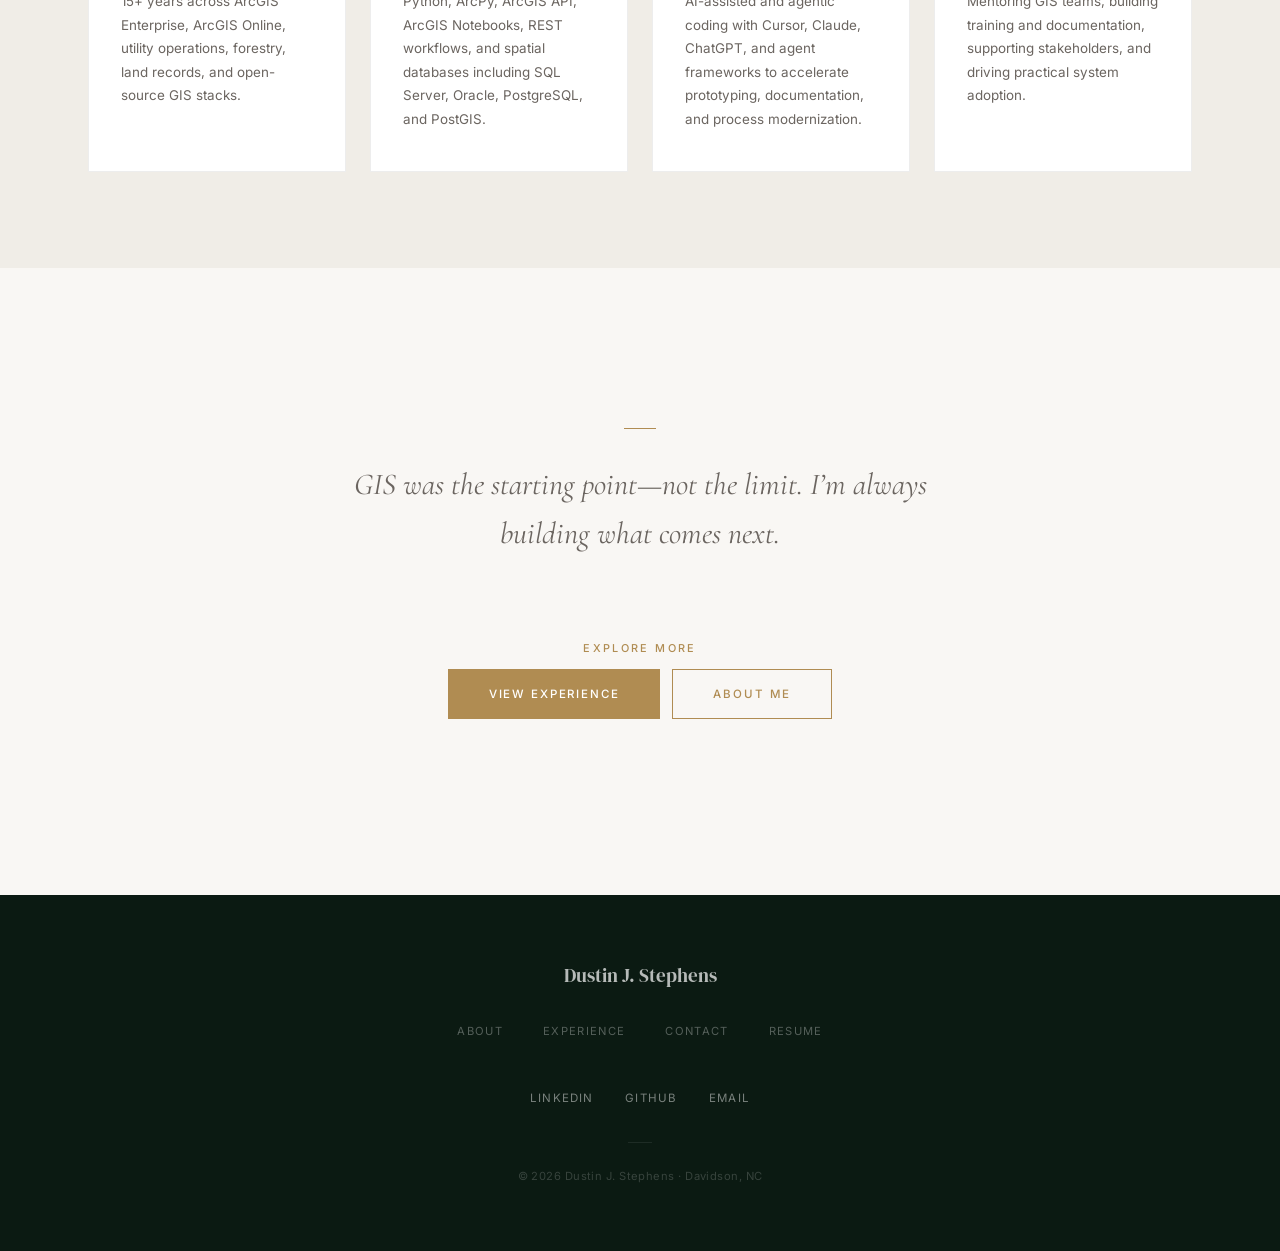
==== commit c72c9bcc: "Launch recruiter-ready portfolio site with resume sync. Add About page, align experience and skills " ====
--- a/index.html
+++ b/index.html
@@ -3,7 +3,11 @@
 <head>
   <meta charset="UTF-8" />
   <meta name="viewport" content="width=device-width, initial-scale=1.0" />
-  <title>Dustin Stephens | GIS & Technology Consulting</title>
+  <meta name="description" content="Dustin J. Stephens — AI-native GIS leader with 15+ years in geospatial systems, automation, team leadership, and enterprise GIS operations." />
+  <meta property="og:title" content="Dustin J. Stephens | GIS &amp; Geospatial Technology" />
+  <meta property="og:description" content="AI-native technical GIS leader specializing in geospatial systems, automation, documentation, and modern AI workflows." />
+  <meta property="og:type" content="website" />
+  <title>Dustin J. Stephens | GIS &amp; Geospatial Technology</title>
   <link rel="stylesheet" href="style.css" />
 </head>
 <body>
@@ -15,7 +19,7 @@
         <span></span><span></span><span></span>
       </button>
       <ul class="nav-links">
-        <li><a href="index.html" class="active">About</a></li>
+        <li><a href="about.html">About</a></li>
         <li><a href="experience.html">Experience</a></li>
         <li><a href="contact.html">Contact</a></li>
       </ul>
@@ -29,11 +33,11 @@
         <p class="hero-tagline">GIS &amp; Geospatial Technology</p>
         <h1>Dustin J.<br>Stephens</h1>
         <p class="hero-sub">
-          This site is a work in progress &mdash; I&rsquo;m actively building it out and always looking for feedback to get it right. If something catches your eye, I&rsquo;d love to hear it.
+          AI-native technical GIS leader with 15+ years in geospatial systems, enterprise GIS applications, automation, and team leadership&mdash;translating business needs into tools that improve productivity and decision support.
         </p>
         <div class="hero-buttons">
-          <a href="contact.html" class="btn">Get in Touch</a>
-          <a href="experience.html" class="btn btn-ghost">View Experience</a>
+          <a href="Dustin_J_Stephens_Resume.pdf" class="btn" download>Download Resume</a>
+          <a href="contact.html" class="btn btn-ghost">Get in Touch</a>
         </div>
       </div>
       <div class="hero-media">
@@ -42,69 +46,12 @@
     </div>
   </section>
 
-  <!-- INTRO STATEMENT -->
+  <!-- INTRO -->
   <div class="container">
     <div class="intro reveal">
       <p class="intro-text">
-        At the center of everything I do is my family. They are my foundation and my motivation&mdash;the reason I push myself to <strong>grow</strong>, to <strong>learn</strong>, and to <strong>build things that matter</strong>.
+        I manage GIS teams, support technical operations, and apply modern AI workflows to improve quality, documentation, and repeatable service delivery across utilities, forestry, and SaaS GIS environments.
       </p>
-    </div>
-  </div>
-
-  <!-- STORY: MY JOURNEY -->
-  <div class="container">
-    <div class="section">
-      <div class="story">
-        <div class="story-sidebar reveal">
-          <div class="sh">
-            <span class="sh-label">My Journey</span>
-            <h2 class="sh-title">From Curiosity<br>to Career</h2>
-            <hr class="sh-rule" />
-          </div>
-        </div>
-        <div class="reveal reveal-d1">
-          <p>
-            I've always loved technology. Long before it became a career, it was curiosity&mdash;taking things apart, understanding systems, and wanting to know how everything connects. GIS became my professional entry point, but it has never been the boundary of my interests.
-          </p>
-          <p>
-            Growing up surveying with my father gave me an early appreciation for real-world systems and measurement&mdash;a natural path into GIS, where physical space and digital systems intersect. I built my career in the utility sector, and my work has since expanded into forestry, where environmental systems, long-term planning, and geospatial intelligence come together in meaningful ways.
-          </p>
-        </div>
-      </div>
-    </div>
-  </div>
-
-  <!-- PULL QUOTE -->
-  <div class="band">
-    <div class="container">
-      <div class="pullquote reveal">
-        <p class="pullquote-text">
-          Where physical space and digital systems intersect&mdash;that's where I do my best work.
-        </p>
-      </div>
-    </div>
-  </div>
-
-  <!-- STORY: WHAT DRIVES ME -->
-  <div class="container">
-    <div class="section">
-      <div class="story">
-        <div class="story-sidebar reveal">
-          <div class="sh">
-            <span class="sh-label">What Drives Me</span>
-            <h2 class="sh-title">Technology,<br>Leadership &amp;<br>Creativity</h2>
-            <hr class="sh-rule" />
-          </div>
-        </div>
-        <div class="reveal reveal-d1">
-          <p>
-            Beyond GIS, I'm engaged in AI, automation, and agentic coding&mdash;actively exploring how intelligent systems can transform workflows and augment decision-making.
-          </p>
-          <p>
-            I lead a team and care about creating an environment where people grow. To me, leadership is about building momentum&mdash;helping others move forward with clarity and confidence. Creativity ties it all together: it shapes how I approach problems, build systems, and imagine what's possible.
-          </p>
-        </div>
-      </div>
     </div>
   </div>
 
@@ -121,23 +68,23 @@
         <div class="card-grid">
           <div class="card reveal reveal-d1">
             <div class="card-number">01</div>
-            <h3>Geospatial Expertise</h3>
-            <p>15+ years managing GIS data, platforms, and teams across utilities and forestry&mdash;from ArcGIS Enterprise to open-source stacks.</p>
+            <h3>Geospatial Systems</h3>
+            <p>15+ years across ArcGIS Enterprise, ArcGIS Online, utility operations, forestry, land records, and open-source GIS stacks.</p>
           </div>
           <div class="card reveal reveal-d2">
             <div class="card-number">02</div>
-            <h3>Automation &amp; Scripting</h3>
-            <p>Python-driven geoprocessing, workflow automation, and spatial database engineering using ArcPy, ArcGIS API, SQL Server, and PostGIS.</p>
+            <h3>Automation &amp; Data</h3>
+            <p>Python, ArcPy, ArcGIS API, ArcGIS Notebooks, REST workflows, and spatial databases including SQL Server, Oracle, PostgreSQL, and PostGIS.</p>
           </div>
           <div class="card reveal reveal-d3">
             <div class="card-number">03</div>
-            <h3>AI &amp; Emerging Tech</h3>
-            <p>Exploring agentic AI systems, intelligent automation, and how machine learning augments geospatial decision-making.</p>
+            <h3>AI &amp; Agentic Workflows</h3>
+            <p>AI-assisted and agentic coding with Cursor, Claude, ChatGPT, and agent frameworks to accelerate prototyping, documentation, and process modernization.</p>
           </div>
           <div class="card reveal reveal-d4">
             <div class="card-number">04</div>
-            <h3>Team Leadership</h3>
-            <p>Leading GIS teams, delivering SaaS support, training cross-functional staff, and driving technology adoption at every level.</p>
+            <h3>Leadership &amp; Adoption</h3>
+            <p>Mentoring GIS teams, building training and documentation, supporting stakeholders, and driving practical system adoption.</p>
           </div>
         </div>
       </div>
@@ -149,14 +96,14 @@
     <div class="section">
       <div class="pullquote reveal" style="padding-bottom: 0;">
         <p class="pullquote-text">
-          At my core, I'm a builder&mdash;of systems, of ideas, of teams, and of creative work. GIS was the beginning of that journey&mdash;not the limit of it.
+          GIS was the starting point&mdash;not the limit. I&rsquo;m always building what comes next.
         </p>
       </div>
       <div class="cta reveal">
-        <span class="sh-label">Let's Work Together</span>
+        <span class="sh-label">Explore More</span>
         <div class="cta-buttons">
-          <a href="contact.html" class="btn">Get in Touch</a>
-          <a href="experience.html" class="btn btn-on-light">View Experience</a>
+          <a href="experience.html" class="btn">View Experience</a>
+          <a href="about.html" class="btn btn-on-light">About Me</a>
         </div>
       </div>
     </div>
@@ -164,11 +111,17 @@
 
   <footer>
     <div class="footer-inner">
-      <p class="footer-brand">Dustin Stephens</p>
+      <p class="footer-brand">Dustin J. Stephens</p>
       <ul class="footer-links">
-        <li><a href="index.html">About</a></li>
+        <li><a href="about.html">About</a></li>
         <li><a href="experience.html">Experience</a></li>
         <li><a href="contact.html">Contact</a></li>
+        <li><a href="Dustin_J_Stephens_Resume.pdf" download>Resume</a></li>
+      </ul>
+      <ul class="footer-social">
+        <li><a href="https://www.linkedin.com/in/dustin-stephens-61520ba0" target="_blank" rel="noopener noreferrer">LinkedIn</a></li>
+        <li><a href="https://github.com/GISDusty" target="_blank" rel="noopener noreferrer">GitHub</a></li>
+        <li><a href="mailto:djstephens6618@gmail.com">Email</a></li>
       </ul>
       <hr class="footer-rule" />
       <p class="footer-copy">&copy; 2026 Dustin J. Stephens &middot; Davidson, NC</p>
--- a/style.css
+++ b/style.css
@@ -444,6 +444,19 @@
   font-size: 0.85em;
 }
 
+/* ━━━━━ ABOUT BODY ━━━━━ */
+.about-body {
+  max-width: 680px;
+  margin: 0 auto;
+}
+.about-body p {
+  color: var(--steel);
+  font-size: 0.92rem;
+  line-height: 1.9;
+  margin-bottom: 1.75rem;
+}
+.about-body p:last-child { margin-bottom: 0; }
+
 /* ━━━━━ STORY GRID ━━━━━ */
 .story {
   display: grid;
@@ -634,6 +647,67 @@
   width: 3px; height: 3px; border-radius: 50%;
   background: var(--stone);
 }
+
+/* ━━━━━ SKILLS GRID ━━━━━ */
+.skills-grid {
+  display: grid;
+  grid-template-columns: repeat(auto-fit, minmax(300px, 1fr));
+  gap: 1.5rem;
+}
+.skill-category {
+  background: var(--white);
+  padding: 1.75rem 1.5rem;
+  border: 1px solid var(--border-light);
+  transition: border-color 0.3s;
+}
+.skill-category:hover { border-color: var(--gold); }
+.skill-category h4 {
+  font-size: 0.68rem;
+  letter-spacing: 0.14em;
+  text-transform: uppercase;
+  color: var(--gold);
+  font-weight: 500;
+  margin-bottom: 0.75rem;
+}
+.skill-category p {
+  font-size: 0.84rem;
+  color: var(--steel);
+  line-height: 1.75;
+}
+
+/* ━━━━━ CONTACT SINGLE ━━━━━ */
+.contact-single {
+  max-width: 640px;
+  margin: 0 auto;
+}
+.contact-lead {
+  text-align: center;
+  color: var(--steel);
+  font-size: 0.92rem;
+  line-height: 1.8;
+  margin-bottom: 2.5rem;
+}
+.contact-cards .ci {
+  margin-bottom: 1.5rem;
+}
+
+/* ━━━━━ FOOTER SOCIAL ━━━━━ */
+.footer-social {
+  display: flex;
+  justify-content: center;
+  gap: 2rem;
+  list-style: none;
+  margin-bottom: 2rem;
+}
+.footer-social a {
+  color: rgba(255,255,255,0.45);
+  text-decoration: none;
+  font-size: 0.72rem;
+  letter-spacing: 0.1em;
+  text-transform: uppercase;
+  transition: color 0.3s;
+}
+.footer-social a:hover { color: var(--gold); }
 
 /* ━━━━━ SKILLS ━━━━━ */
 .skills-cols {
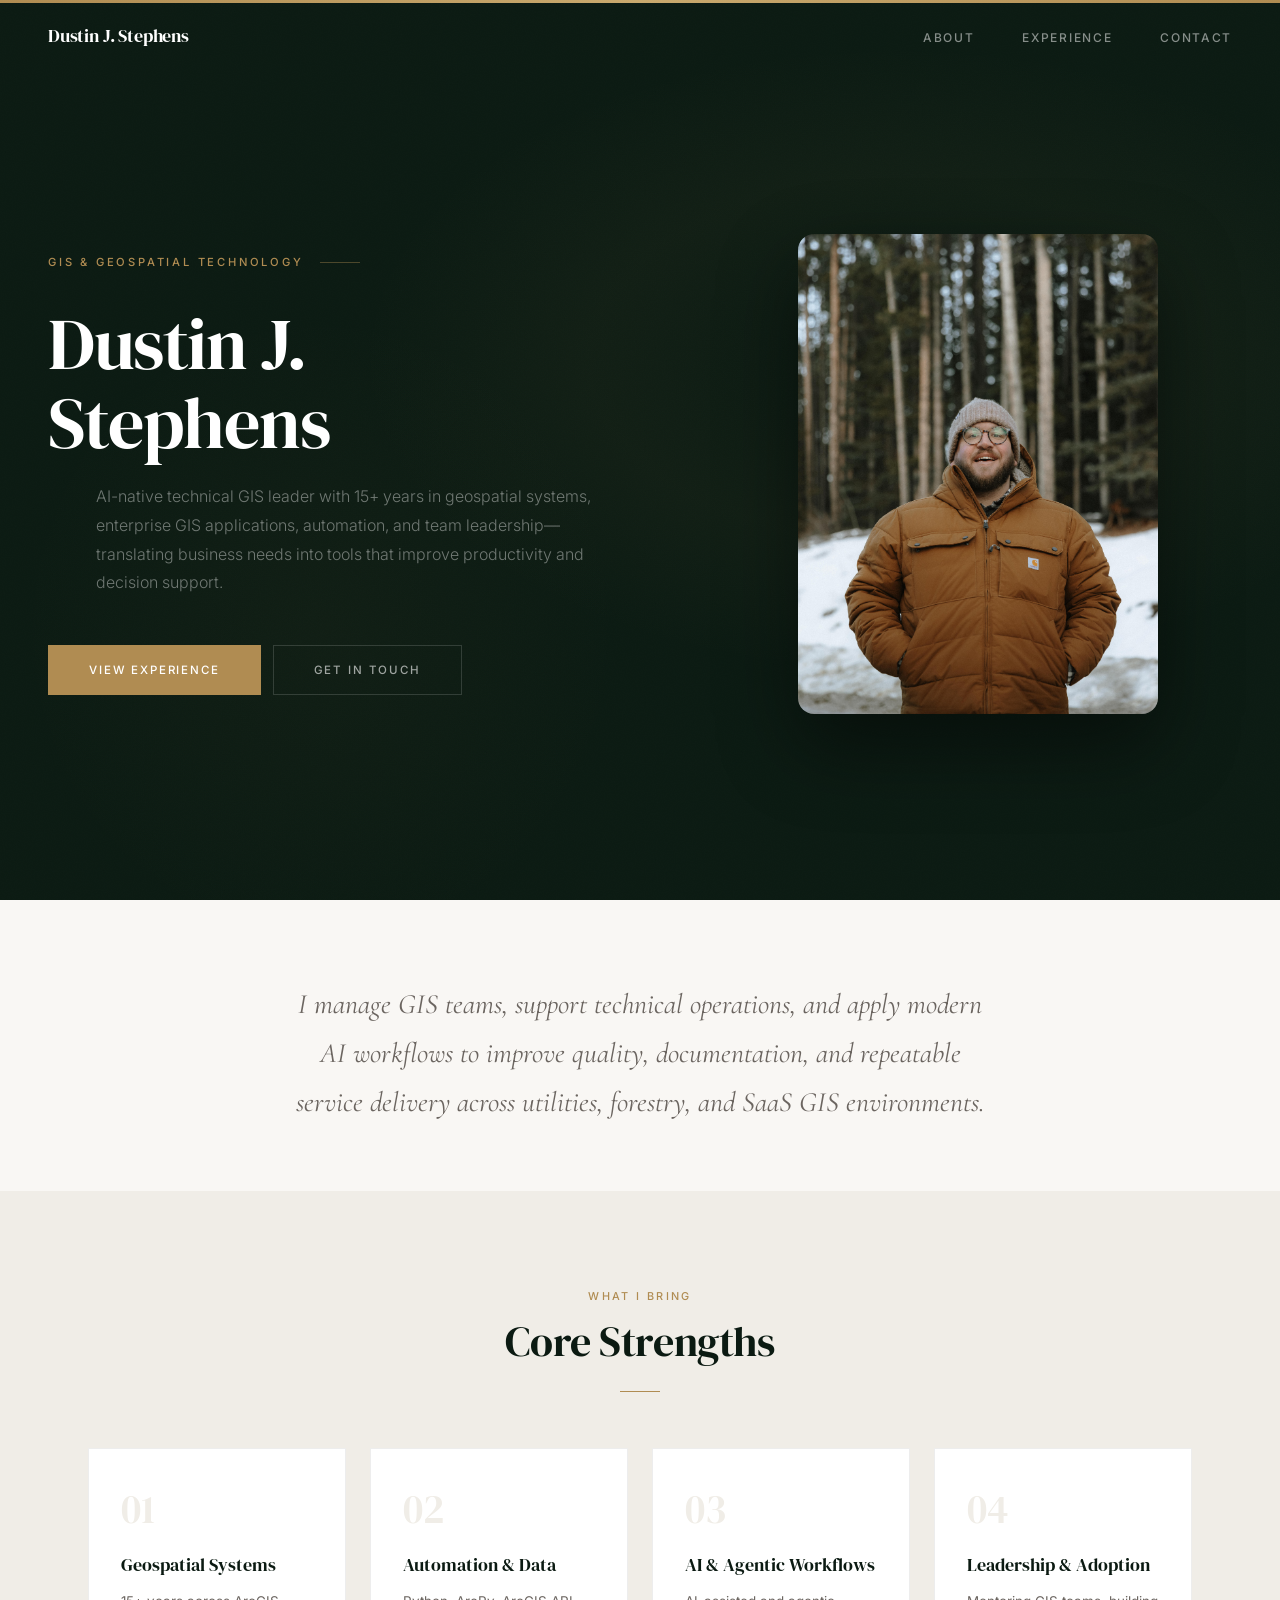
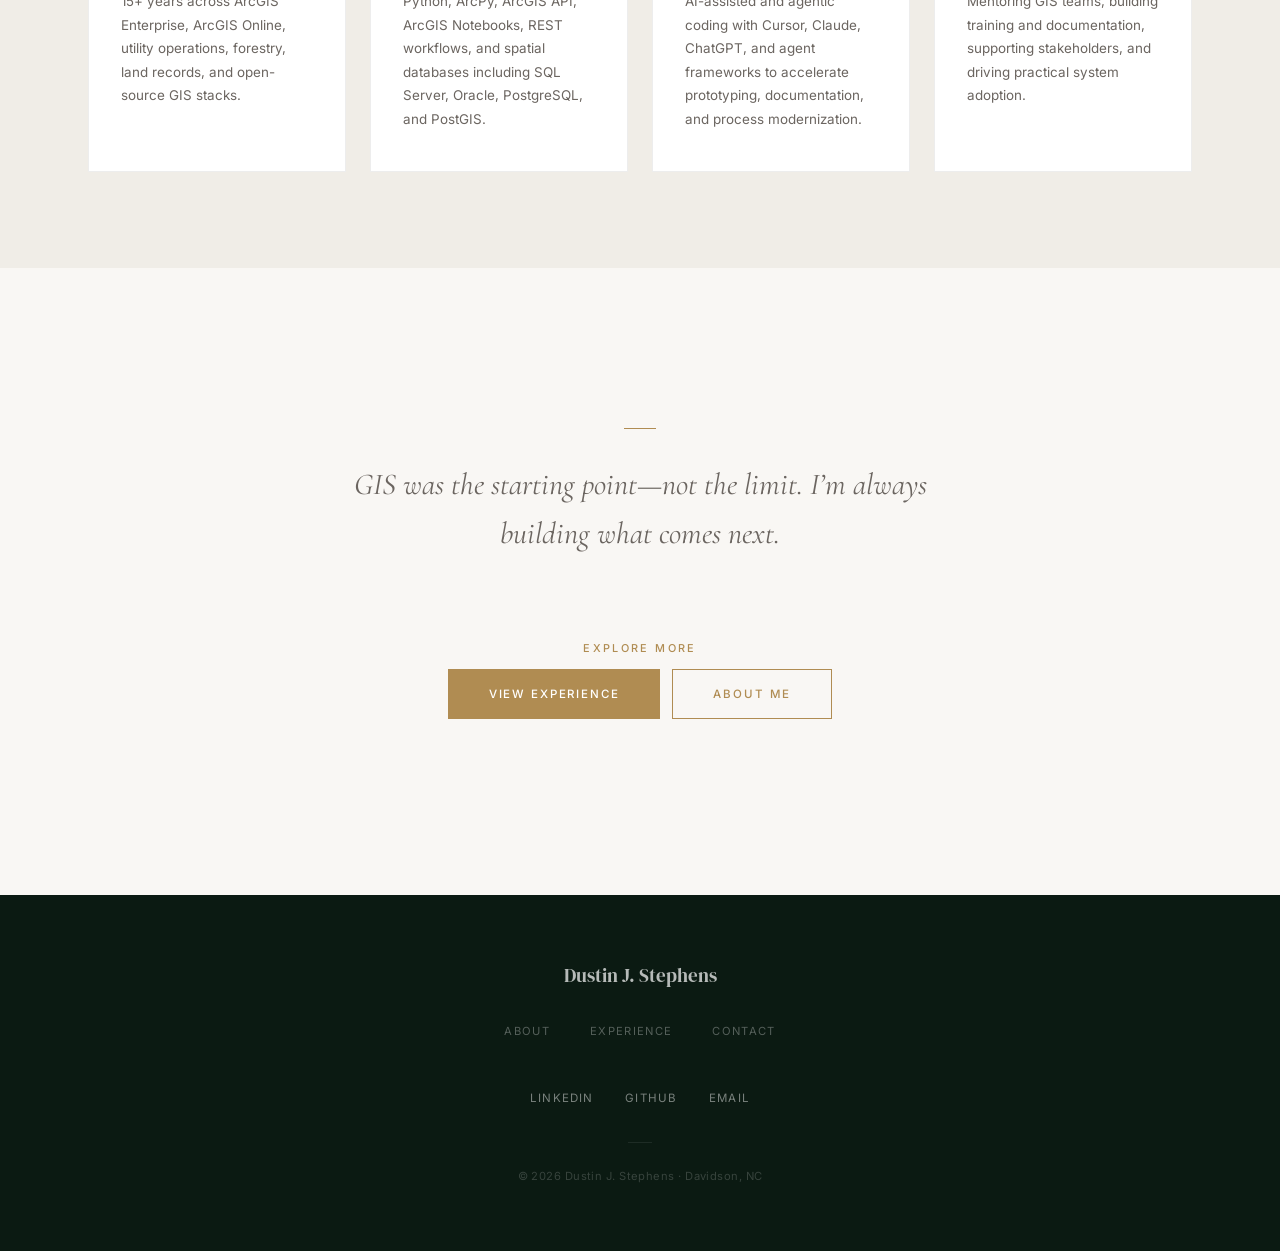
==== commit 10d4cf33: "Remove private files from public repo and stop hosting resume PDFs. Drop resumes, draft docs, screen" ====
--- a/index.html
+++ b/index.html
@@ -36,7 +36,7 @@
           AI-native technical GIS leader with 15+ years in geospatial systems, enterprise GIS applications, automation, and team leadership&mdash;translating business needs into tools that improve productivity and decision support.
         </p>
         <div class="hero-buttons">
-          <a href="Dustin_J_Stephens_Resume.pdf" class="btn" download>Download Resume</a>
+          <a href="experience.html" class="btn">View Experience</a>
           <a href="contact.html" class="btn btn-ghost">Get in Touch</a>
         </div>
       </div>
@@ -116,7 +116,6 @@
         <li><a href="about.html">About</a></li>
         <li><a href="experience.html">Experience</a></li>
         <li><a href="contact.html">Contact</a></li>
-        <li><a href="Dustin_J_Stephens_Resume.pdf" download>Resume</a></li>
       </ul>
       <ul class="footer-social">
         <li><a href="https://www.linkedin.com/in/dustin-stephens-61520ba0" target="_blank" rel="noopener noreferrer">LinkedIn</a></li>
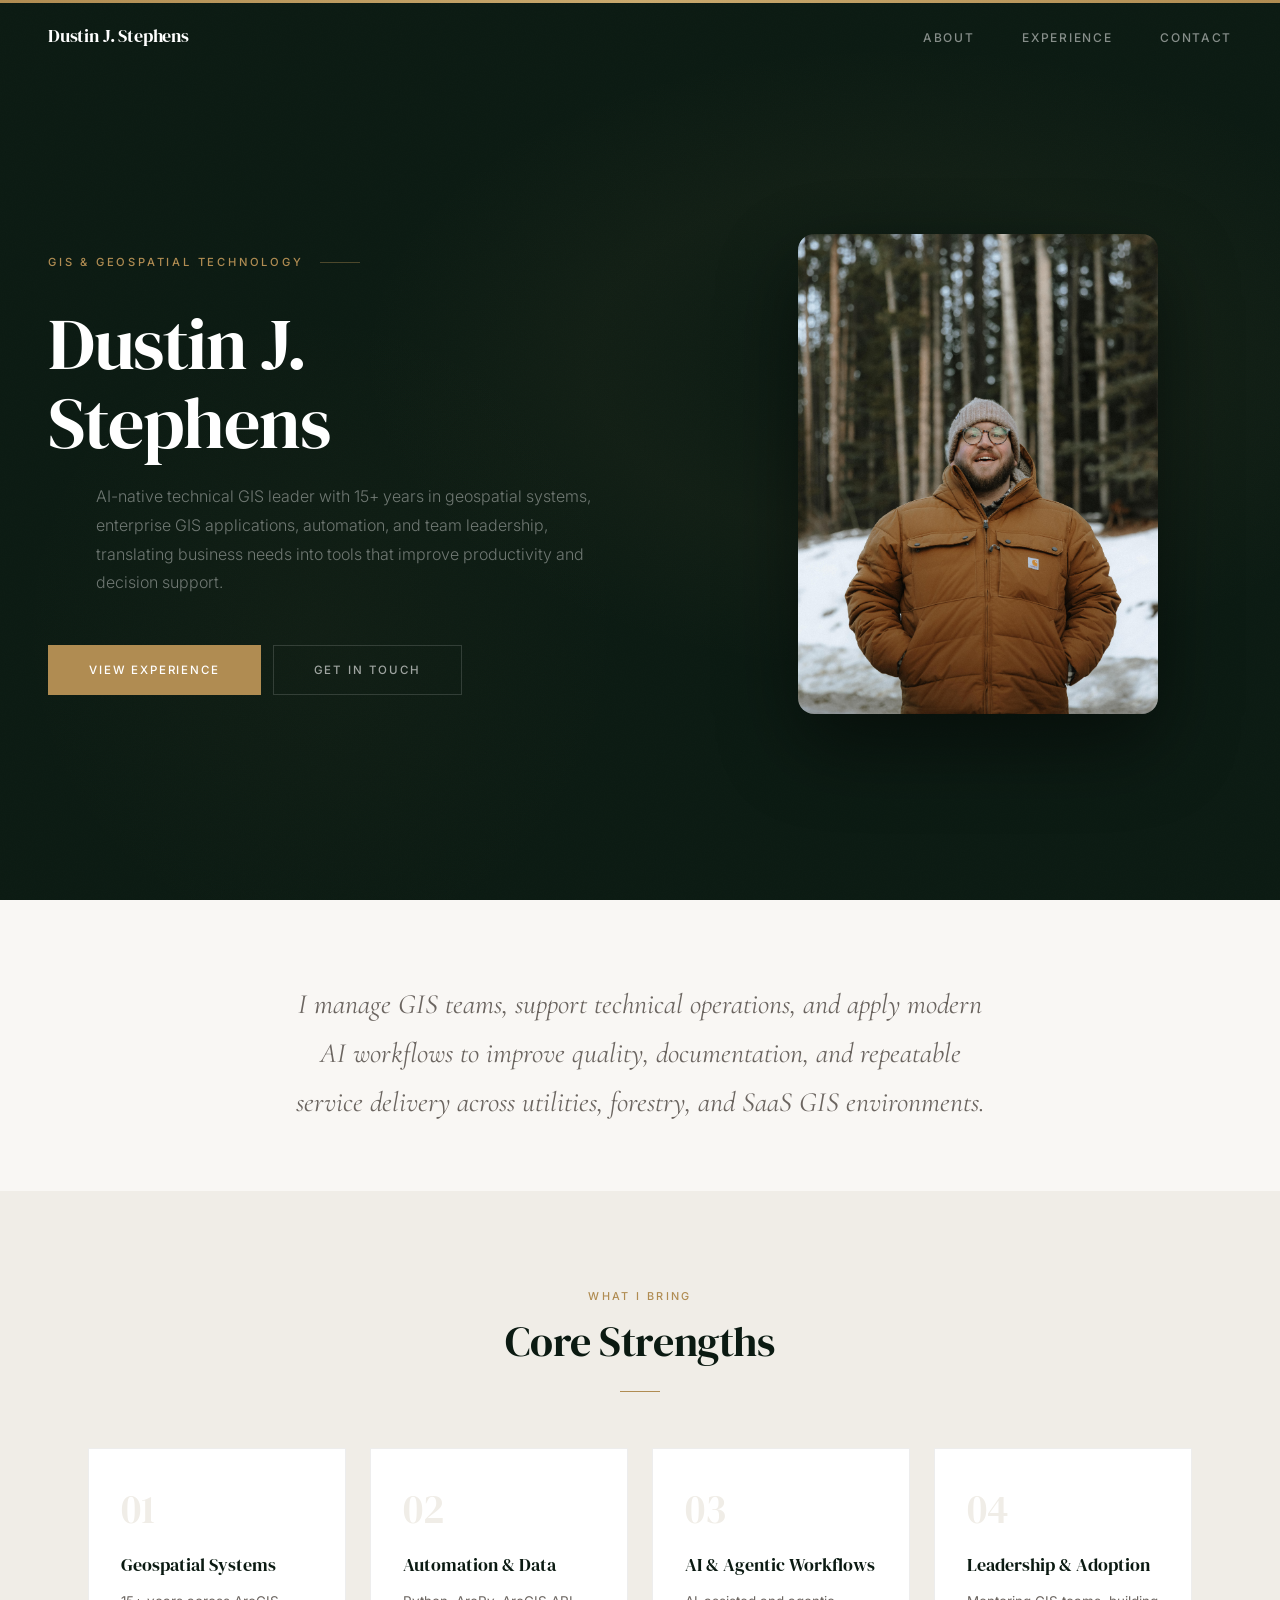
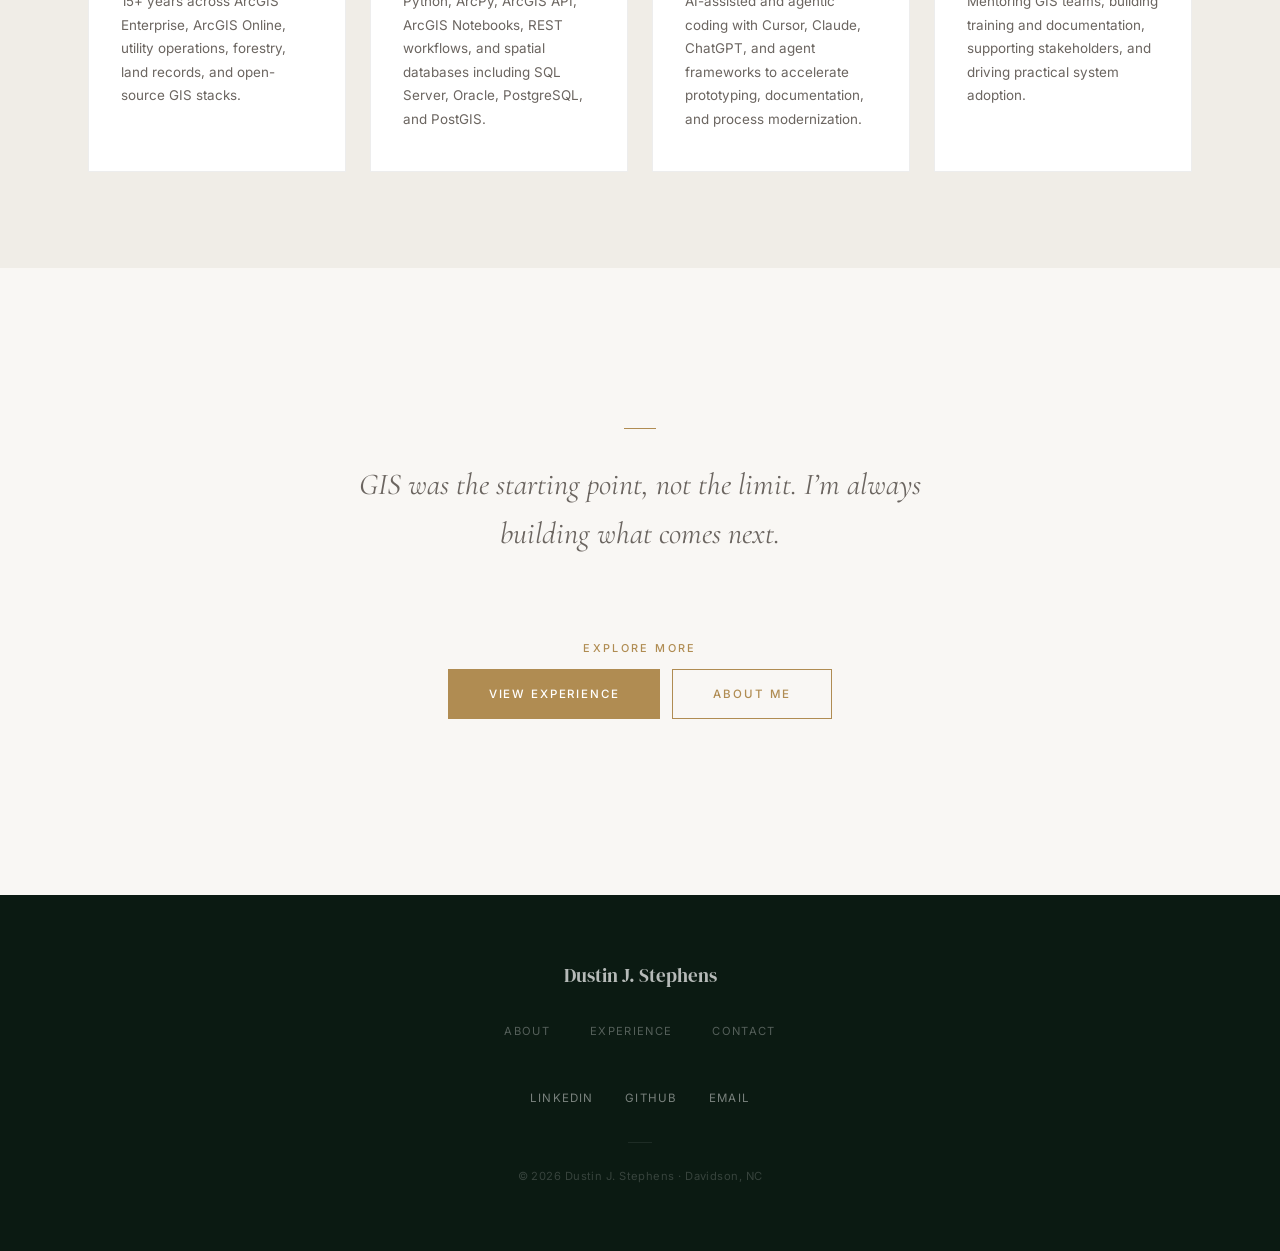
==== commit 13c719a7: "Replace em dashes with commas in site copy. Remove decorative em dashes from hero taglines and use p" ====
--- a/index.html
+++ b/index.html
@@ -3,7 +3,7 @@
 <head>
   <meta charset="UTF-8" />
   <meta name="viewport" content="width=device-width, initial-scale=1.0" />
-  <meta name="description" content="Dustin J. Stephens — AI-native GIS leader with 15+ years in geospatial systems, automation, team leadership, and enterprise GIS operations." />
+  <meta name="description" content="Dustin J. Stephens, AI-native GIS leader with 15+ years in geospatial systems, automation, team leadership, and enterprise GIS operations." />
   <meta property="og:title" content="Dustin J. Stephens | GIS &amp; Geospatial Technology" />
   <meta property="og:description" content="AI-native technical GIS leader specializing in geospatial systems, automation, documentation, and modern AI workflows." />
   <meta property="og:type" content="website" />
@@ -15,10 +15,10 @@
   <nav>
     <div class="nav-inner">
       <a href="index.html" class="nav-brand">Dustin J. Stephens</a>
-      <button class="nav-toggle" aria-label="Menu">
-        <span></span><span></span><span></span>
+      <button type="button" class="nav-toggle" aria-label="Open menu" aria-expanded="false" aria-controls="site-nav">
+        <span class="nav-toggle-icon" aria-hidden="true"><span></span><span></span><span></span></span>
       </button>
-      <ul class="nav-links">
+      <ul class="nav-links" id="site-nav">
         <li><a href="about.html">About</a></li>
         <li><a href="experience.html">Experience</a></li>
         <li><a href="contact.html">Contact</a></li>
@@ -33,7 +33,7 @@
         <p class="hero-tagline">GIS &amp; Geospatial Technology</p>
         <h1>Dustin J.<br>Stephens</h1>
         <p class="hero-sub">
-          AI-native technical GIS leader with 15+ years in geospatial systems, enterprise GIS applications, automation, and team leadership&mdash;translating business needs into tools that improve productivity and decision support.
+          AI-native technical GIS leader with 15+ years in geospatial systems, enterprise GIS applications, automation, and team leadership, translating business needs into tools that improve productivity and decision support.
         </p>
         <div class="hero-buttons">
           <a href="experience.html" class="btn">View Experience</a>
@@ -96,7 +96,7 @@
     <div class="section">
       <div class="pullquote reveal" style="padding-bottom: 0;">
         <p class="pullquote-text">
-          GIS was the starting point&mdash;not the limit. I&rsquo;m always building what comes next.
+          GIS was the starting point, not the limit. I&rsquo;m always building what comes next.
         </p>
       </div>
       <div class="cta reveal">
--- a/style.css
+++ b/style.css
@@ -145,38 +145,73 @@
   background: none;
   border: none;
   cursor: pointer;
-  width: 24px; height: 18px;
+  width: 44px;
+  height: 44px;
   position: relative;
+  z-index: 9020;
+  flex-shrink: 0;
   padding: 0;
-}
-.nav-toggle span {
-  display: block; width: 100%; height: 1.5px;
+  margin: 0 -10px 0 0;
+  align-items: center;
+  justify-content: center;
+  -webkit-tap-highlight-color: transparent;
+  touch-action: manipulation;
+}
+.nav-toggle-icon {
+  display: block;
+  width: 24px;
+  height: 18px;
+  position: relative;
+  flex-shrink: 0;
+}
+.nav-toggle-icon span {
+  display: block;
+  width: 100%;
+  height: 2px;
   background: var(--white);
-  position: absolute; left: 0;
+  position: absolute;
+  left: 0;
   transition: transform 0.35s, opacity 0.35s;
-}
-.nav-toggle span:nth-child(1) { top: 0; }
-.nav-toggle span:nth-child(2) { top: 50%; transform: translateY(-50%); }
-.nav-toggle span:nth-child(3) { bottom: 0; }
-.nav-toggle.open span:nth-child(1) { top: 50%; transform: translateY(-50%) rotate(45deg); }
-.nav-toggle.open span:nth-child(2) { opacity: 0; }
-.nav-toggle.open span:nth-child(3) { bottom: 50%; transform: translateY(50%) rotate(-45deg); }
+  pointer-events: none;
+}
+.nav-toggle-icon span:nth-child(1) { top: 0; }
+.nav-toggle-icon span:nth-child(2) { top: 50%; transform: translateY(-50%); }
+.nav-toggle-icon span:nth-child(3) { bottom: 0; }
+.nav-toggle.open .nav-toggle-icon span:nth-child(1) { top: 50%; transform: translateY(-50%) rotate(45deg); }
+.nav-toggle.open .nav-toggle-icon span:nth-child(2) { opacity: 0; }
+.nav-toggle.open .nav-toggle-icon span:nth-child(3) { bottom: 50%; transform: translateY(50%) rotate(-45deg); }
+
+body.nav-open { overflow: hidden; }
 
 @media (max-width: 768px) {
   .nav-inner { padding: 0 1.5rem; }
-  .nav-toggle { display: block; }
+  .nav-toggle { display: flex; }
   .nav-links {
     position: fixed; top: 71px; left: 0; right: 0;
+    z-index: 9010;
     background: rgba(11,26,18,0.97);
     backdrop-filter: blur(20px);
     -webkit-backdrop-filter: blur(20px);
     flex-direction: column; padding: 2.5rem 1.5rem; gap: 1.5rem;
-    transform: translateY(-110%); opacity: 0;
-    transition: transform 0.45s cubic-bezier(0.16, 1, 0.3, 1), opacity 0.45s;
+    transform: translateY(-8px);
+    opacity: 0;
+    visibility: hidden;
+    pointer-events: none;
+    transition: transform 0.35s cubic-bezier(0.16, 1, 0.3, 1),
+                opacity 0.35s,
+                visibility 0.35s;
     border-bottom: 1px solid var(--border-dark);
   }
-  .nav-links.open { transform: translateY(0); opacity: 1; }
-  .nav-links a { font-size: 0.85rem; }
+  .nav-links.open {
+    transform: translateY(0);
+    opacity: 1;
+    visibility: visible;
+    pointer-events: auto;
+  }
+  .nav-links a {
+    font-size: 0.85rem;
+    padding: 0.35rem 0;
+  }
 }
 
 /* ━━━━━ HERO ━━━━━ */
@@ -260,7 +295,8 @@
   .hero-text { text-align: center; order: 2; }
   .hero-media { order: 1; }
   .hero-photo { max-width: 280px; }
-  .hero-buttons { justify-content: center; }
+  .hero-text .hero-buttons { justify-content: center; }
+  .hero-text .hero-tagline::after { display: none; }
 }
 
 .hero h1 {
@@ -283,15 +319,8 @@
 }
 .hero-text .hero-tagline::before { display: none; }
 .hero-text .hero-tagline::after { content: ''; display: inline-block; width: 40px; height: 1px; background: var(--gold); opacity: 0.4; vertical-align: middle; margin-left: 1rem; }
-.hero-text .hero-buttons { justify-content: flex-start; }
-
-.hero-tagline::before,
-.hero-tagline::after {
-  content: '\2014\00a0\00a0';
-  opacity: 0.4;
-}
-.hero-tagline::after {
-  content: '\00a0\00a0\2014';
+@media (min-width: 901px) {
+  .hero-text .hero-buttons { justify-content: flex-start; }
 }
 
 .hero-sub {
@@ -794,7 +823,52 @@
   display: flex;
   gap: 0.75rem;
   justify-content: center;
+  align-items: center;
   flex-wrap: wrap;
+}
+
+/* ━━━━━ MOBILE POLISH ━━━━━ */
+@media (max-width: 768px) {
+  .hero {
+    padding: 7rem 1.5rem 4rem;
+    min-height: auto;
+  }
+  .hero-short {
+    padding-top: 7.5rem;
+    padding-left: 1.5rem;
+    padding-right: 1.5rem;
+    min-height: 50vh;
+  }
+  .hero-sub {
+    font-size: 0.95rem;
+    margin-bottom: 2rem;
+  }
+  .hero-buttons,
+  .cta-buttons {
+    flex-direction: column;
+    align-items: center;
+    width: 100%;
+    margin-left: auto;
+    margin-right: auto;
+  }
+  .hero-buttons .btn,
+  .cta-buttons .btn {
+    width: 100%;
+    max-width: 300px;
+    text-align: center;
+    box-sizing: border-box;
+  }
+  .timeline {
+    padding-left: 2rem;
+  }
+  .tl-item::before {
+    left: -2.35rem;
+  }
+  .footer-links,
+  .footer-social {
+    flex-wrap: wrap;
+    gap: 1.25rem 2rem;
+  }
 }
 
 /* ━━━━━ CONTACT ━━━━━ */
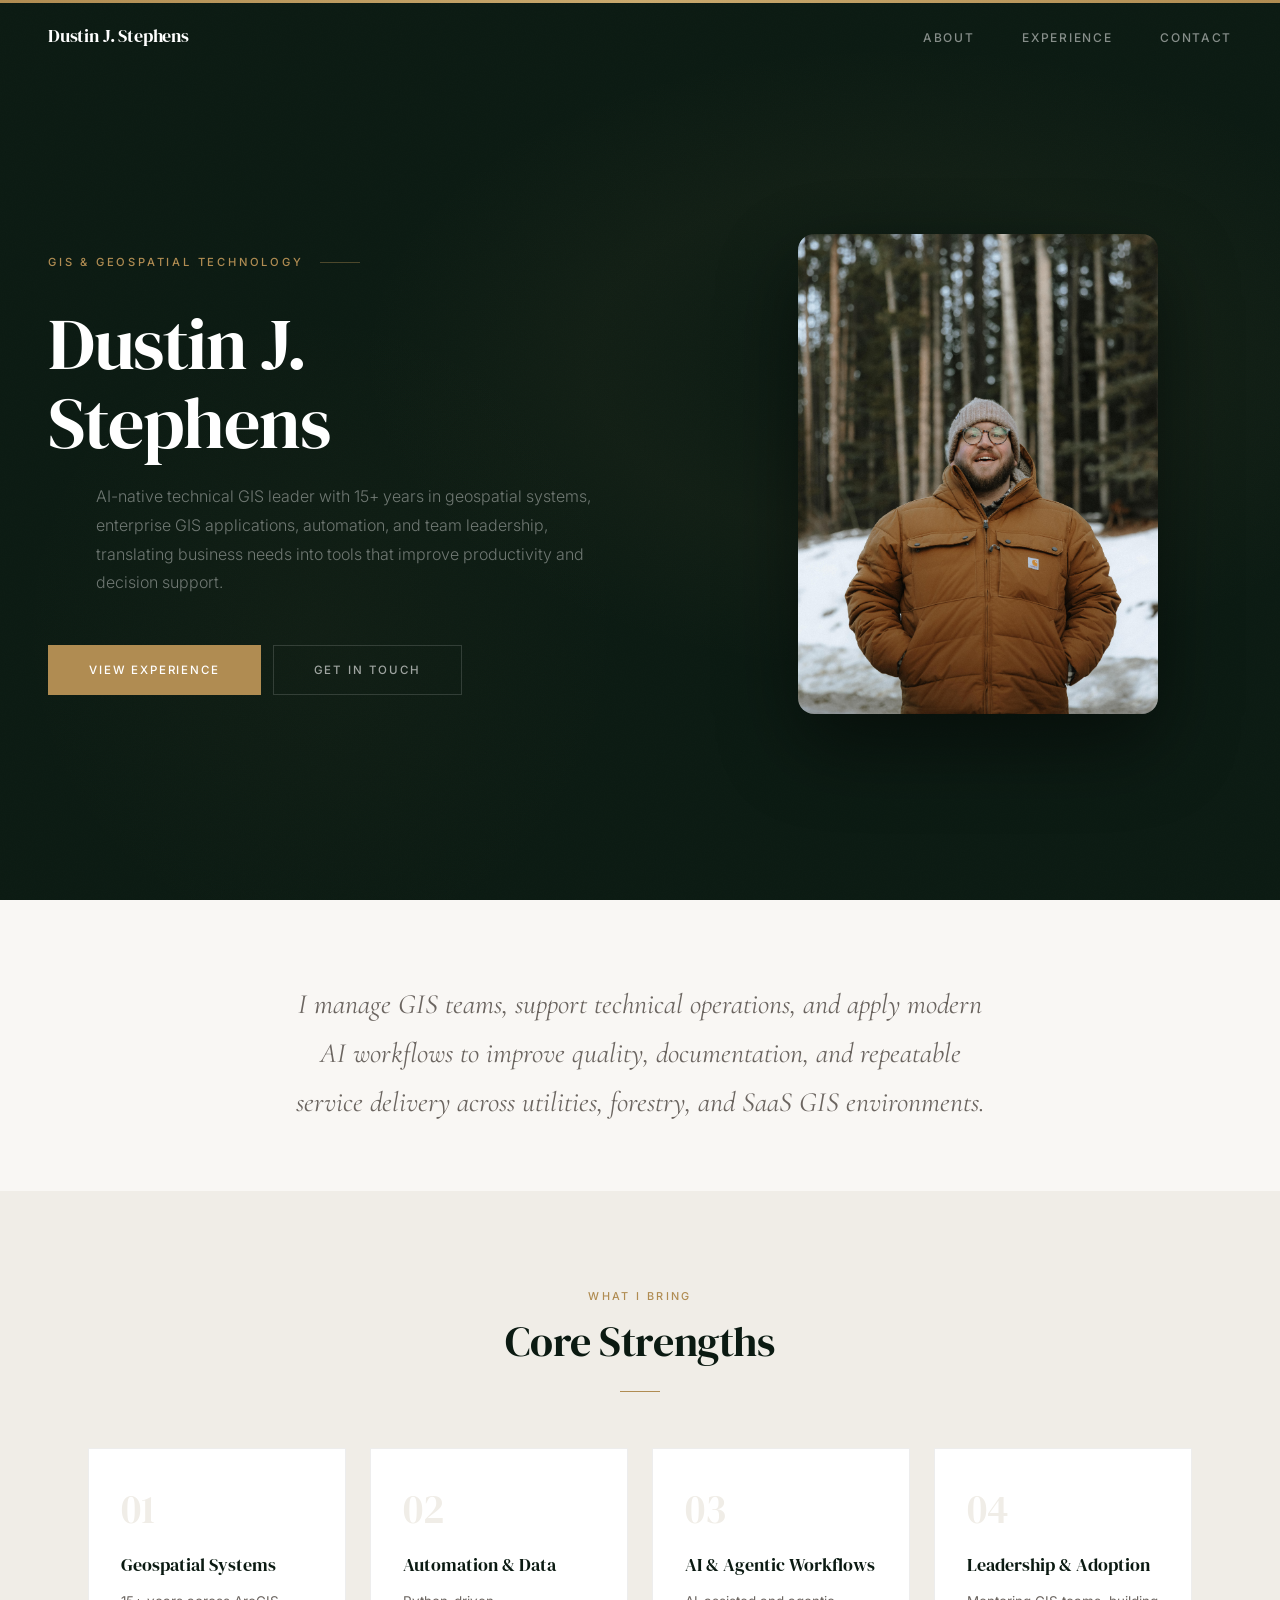
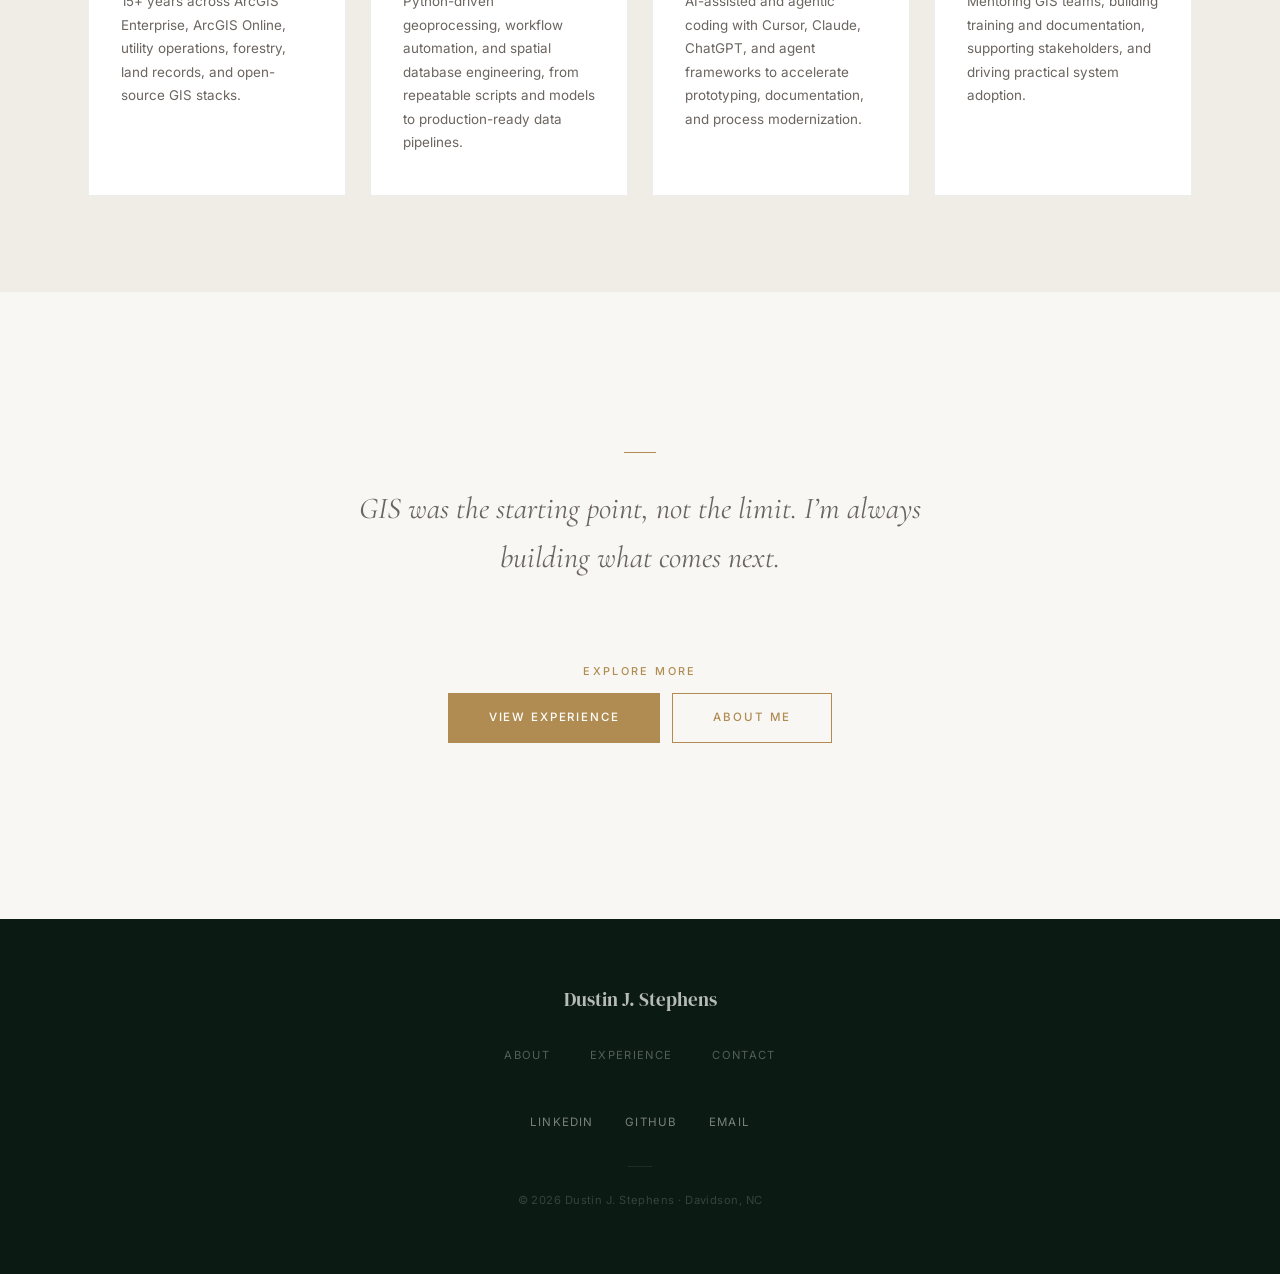
==== commit db36a434: "Apply homepage and skills copy updates from local editing session. Generalize the Automation & Data " ====
--- a/index.html
+++ b/index.html
@@ -74,7 +74,7 @@
           <div class="card reveal reveal-d2">
             <div class="card-number">02</div>
             <h3>Automation &amp; Data</h3>
-            <p>Python, ArcPy, ArcGIS API, ArcGIS Notebooks, REST workflows, and spatial databases including SQL Server, Oracle, PostgreSQL, and PostGIS.</p>
+            <p>Python-driven geoprocessing, workflow automation, and spatial database engineering, from repeatable scripts and models to production-ready data pipelines.</p>
           </div>
           <div class="card reveal reveal-d3">
             <div class="card-number">03</div>
